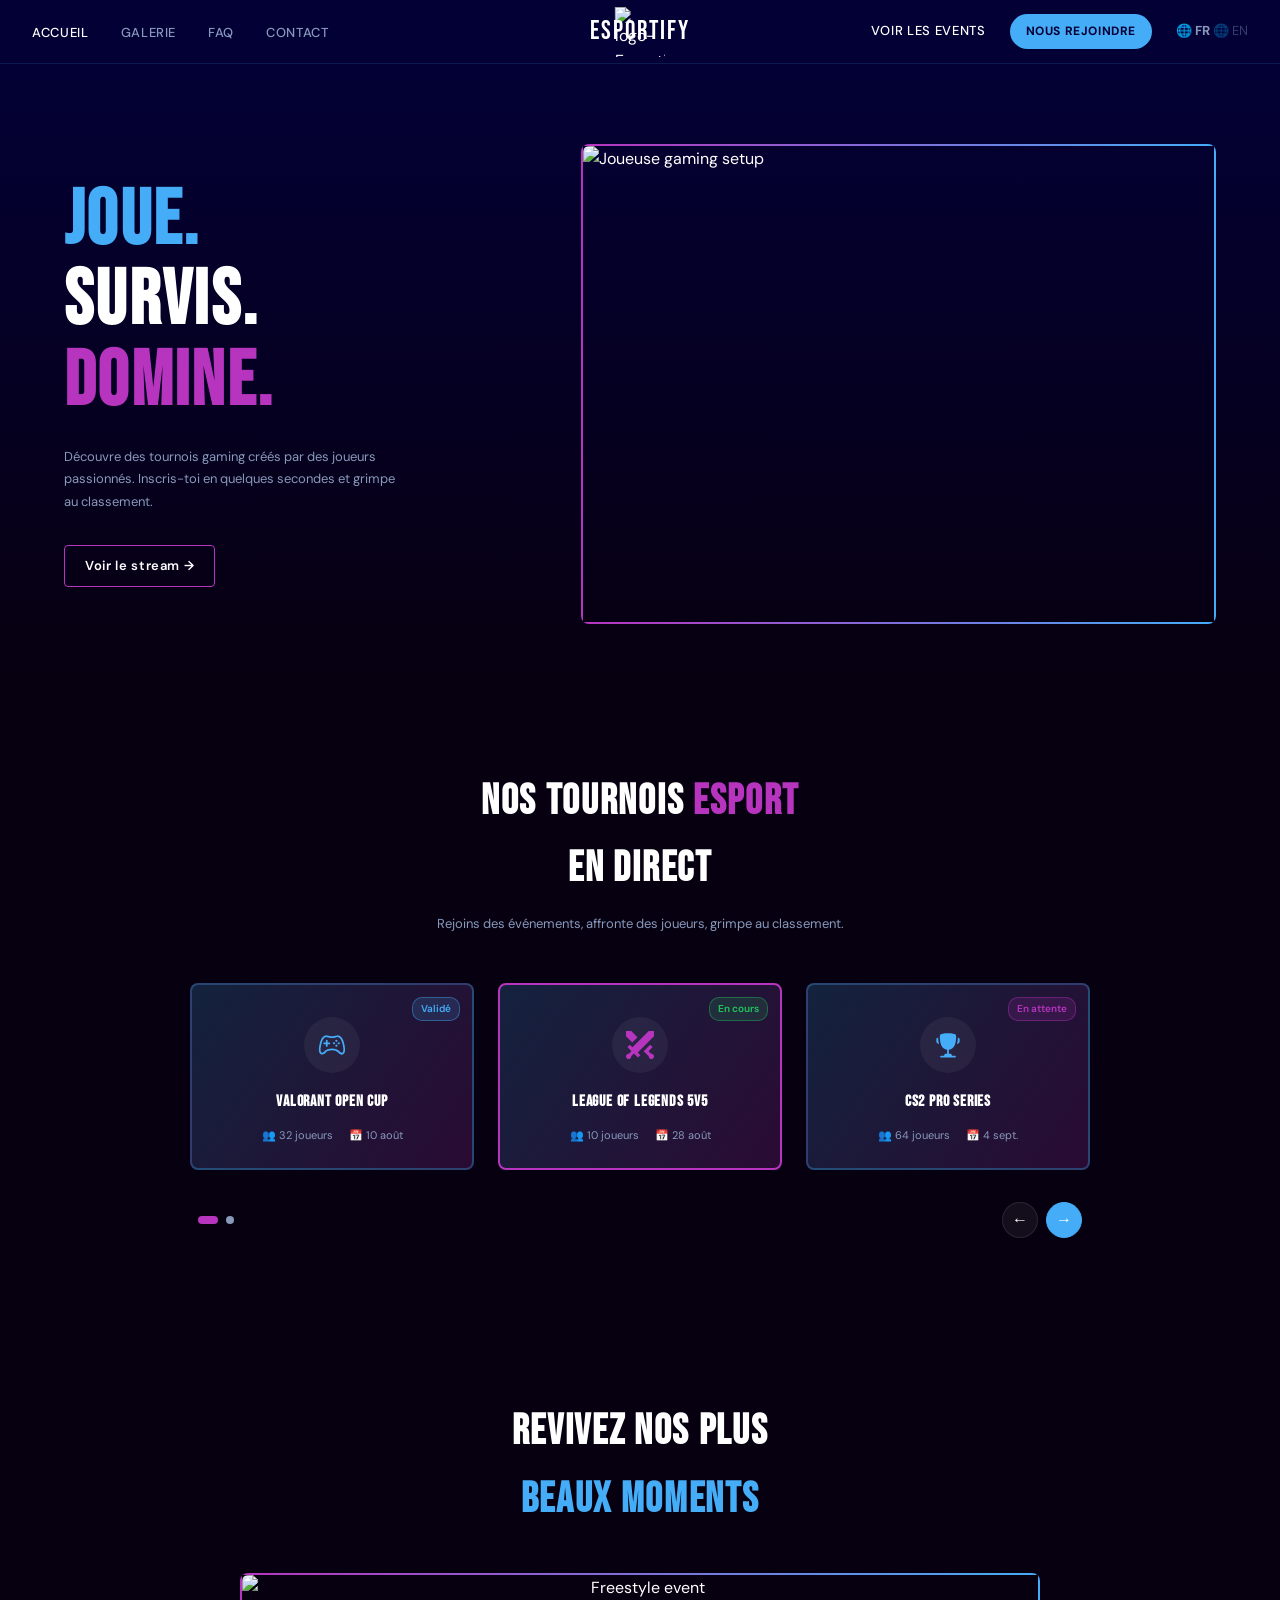
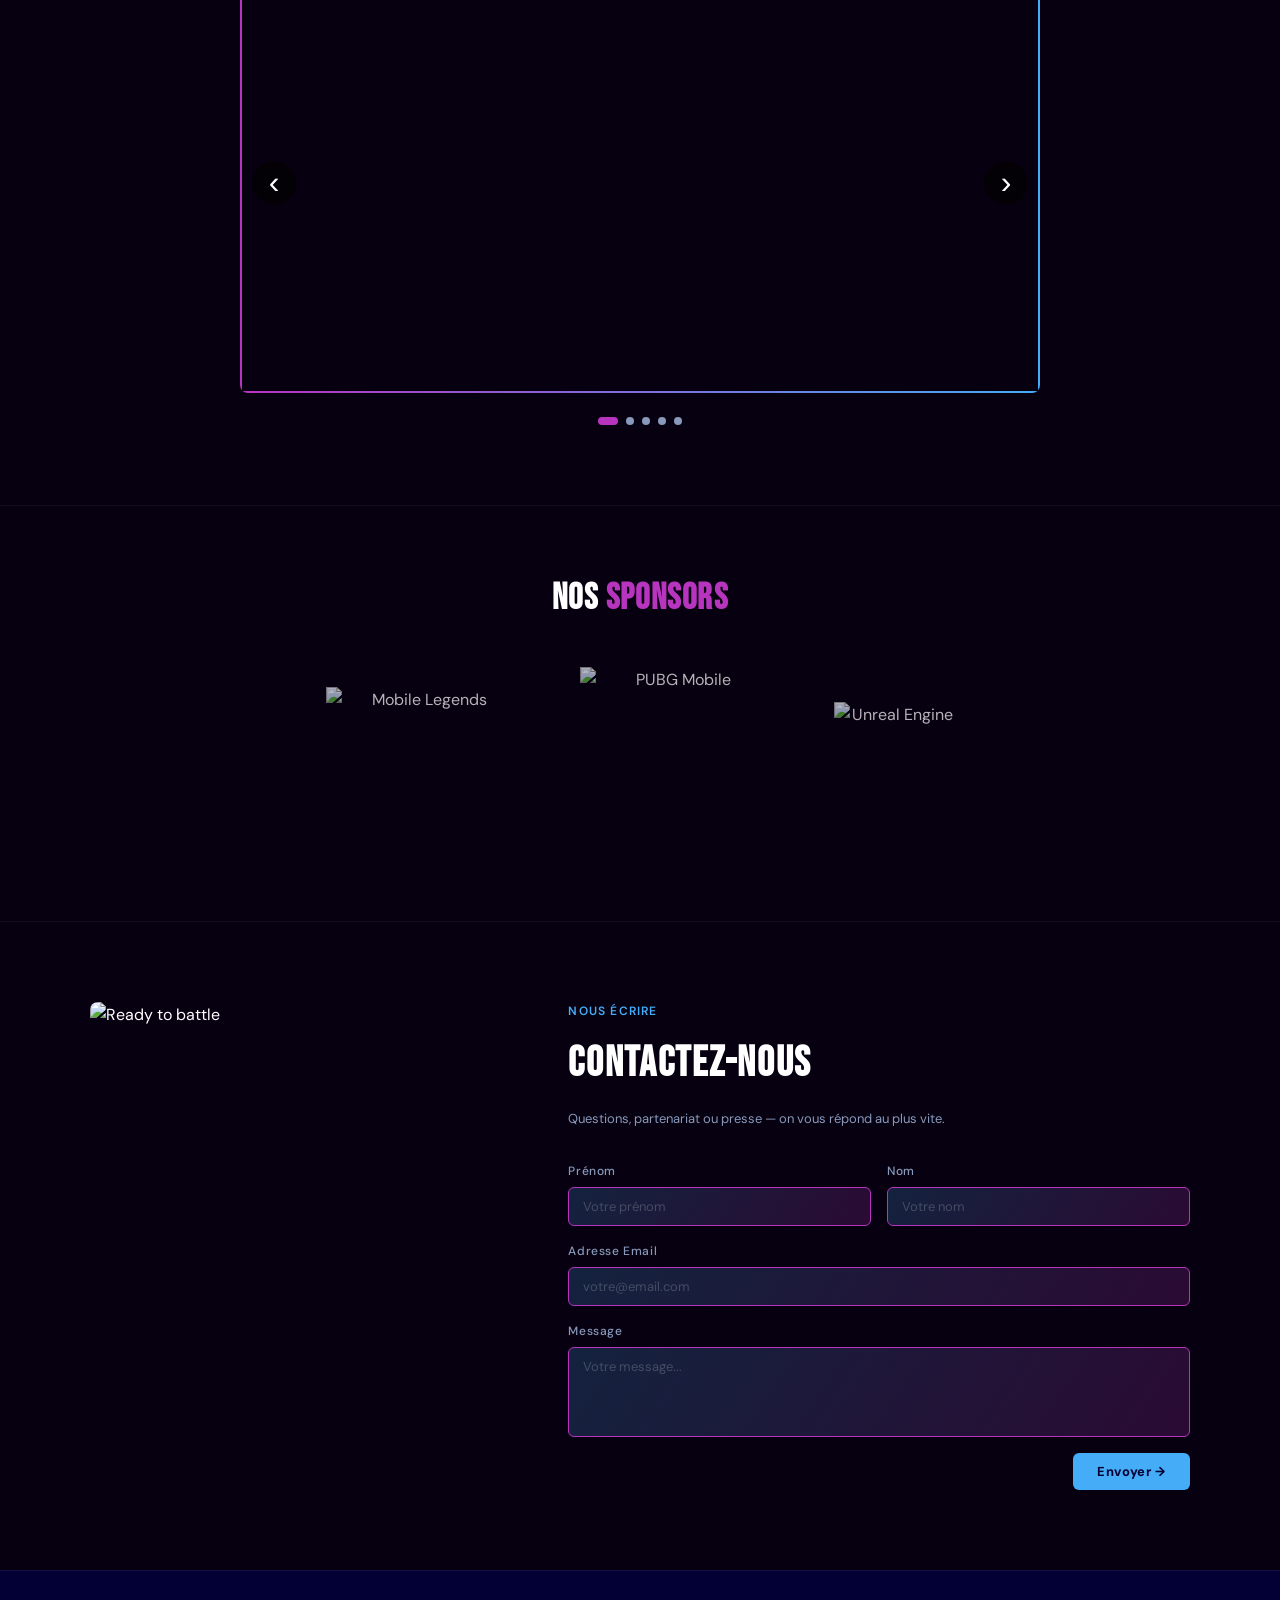
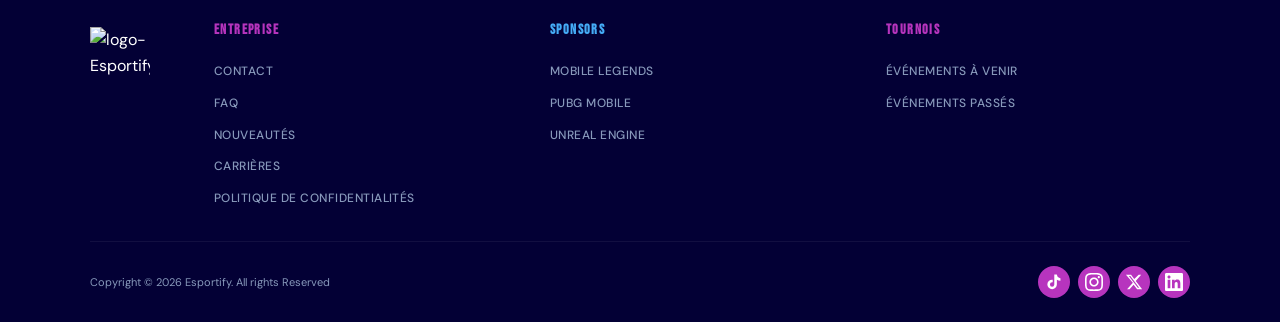
==== Frontend/index.html @ 75bfbaaa "schémas SQL et branchement API" ====
<!DOCTYPE html>
<html lang="fr">
<head>
  <meta charset="UTF-8">
  <meta name="description" content="Esportify est la plateforme ultime pour les passionnés de gaming. Participez à des tournois, suivez les meilleurs joueurs et vivez l'esport comme jamais auparavant.">
  <meta name="viewport" content="width=device-width, initial-scale=1.0">
  <title>Esportify – Joue. Survis. Domine.</title>
  <link href="https://fonts.googleapis.com/css2?family=Bebas+Neue&family=DM+Sans:wght@300;400;500;600;700&display=swap" rel="stylesheet">
  <link rel="stylesheet" href="style.css">
</head>
<body>

<!-- NAVBAR -->
<nav class="navbar">
  <div class="nav-left">
    <button class="hamburger" id="hamburger" aria-label="Menu">
      <span></span><span></span><span></span>
    </button>
    <ul class="nav-links">
      <li><a href="index.html" class="active">Accueil</a></li>
      <li><a href="#gallery">Galerie</a></li>
      <li><a href="https://www.youtube.com/watch?v=dQw4w9WgXcQ" target="_blank" rel="noopener noreferrer">FAQ</a></li>
      <li><a href="#contact">Contact</a></li>
    </ul>
  </div>
  <a href="index.html" class="nav-logo">
    <img class="logo-img" src="Assets/logobleu.webp" alt="logo-Esportify" height="50" width="50" />
    <span class="logo-text">ESPORTIFY</span>
  </a>
  <div class="nav-right">
    <a href="events.html" class="nav-events">VOIR LES EVENTS</a>
    <a href="connexion.html" class="btn-join">NOUS REJOINDRE</a>
    <div class="lang-selector">
      <span class="lang-btn active" data-lang="fr">🌐 FR</span>
      <span class="lang-btn" data-lang="en">🌐 EN</span>
    </div>
    </div>
  </div>
</nav>

<!-- MOBILE NAV MENU -->
<div class="mobile-menu" id="mobileMenu">
  <ul>
    <li><a href="index.html">Accueil</a></li>
    <li><a href="#gallery">Galerie</a></li>
    <li><a href="https://www.youtube.com/watch?v=dQw4w9WgXcQ" target="_blank" rel="noopener noreferrer">FAQ</a></li>
    <li><a href="#contact">Contact</a></li>
    <li><a href="events.html">Voir les events</a></li>
    <li><a href="connexion.html" class="btn-join-mobile">Nous rejoindre</a></li>
  </ul>
</div>



<!-- HERO -->
<section class="hero">
  <div class="hero-content">
    <div class="hero-text">
      <h1 class="hero-title">
        <span class="blue">JOUE.</span><br>
        SURVIS.<br>
        <span class="purple">DOMINE.</span>
      </h1>
      <p class="hero-subtitle">Découvre des tournois gaming créés par des joueurs passionnés. Inscris-toi en quelques secondes et grimpe au classement.</p>
      <a href="event-detail.html" class="btn-primary">Voir le stream →</a>
    </div>
    <div class="hero-image">
      <img src="Assets/eifigamer.webp" alt="Joueuse gaming setup" />
    </div>
  </div>
</section>

<!-- TOURNOIS EN DIRECT -->
<section class="tournaments" id="events">
  <div class="section-header">
    <h2>NOS TOURNOIS <span class="purple">ESPORT</span><br>EN DIRECT</h2>
    <p class="section-sub">Rejoins des événements, affronte des joueurs, grimpe au classement.</p>
  </div>
  <div class="tournament-carousel">
    <div class="tournament-cards" id="tournamentCards">
      <div class="tournament-card">
        <a href="event-detail.html?id=1" class="tournament-card-link">
        <div class="card-badge validated">Validé</div>
        <div class="game-icon"></div>
        <h3 class="card-title">VALORANT OPEN CUP</h3>
        <div class="card-meta">
          <span>👥 32 joueurs</span>
          <span>📅 10 Août</span>
        </div></a>
      </div>

      <div class="tournament-card featured">
        <a href="event-detail.html?id=2" class="tournament-card-link">
        <div class="card-badge live">En cours</div>
        <div class="game-icon"> <div class="game-icon">
</div>
</div>
        <h3 class="card-title">LEAGUE OF LEGENDS 5V5</h3>
        <div class="card-meta">
          <span>👥 45 joueurs</span>
          <span>📅 28 Août</span>
        </div></a>
      </div>
      
      <div class="tournament-card">
        <a href="event-detail.html?id=3" class="tournament-card-link">
        <div class="card-badge pending">En attente</div>
        <div class="game-icon"></div>
        <h3 class="card-title">CS2 PRO SERIES</h3>
        <div class="card-meta">
          <span>👥 64 joueurs</span>
          <span>📅 4 Sept.</span>
        </div></a>
      </div>
    </div>
    <div class="carousel-controls">
      <div class="carousel-dots">
        <span class="dot active"></span>
        <span class="dot"></span>
        <span class="dot"></span>
      </div>
      <div class="carousel-arrows">
        <button class="arrow-btn active" id="prevBtn">←</button>
        <button class="arrow-btn" id="nextBtn">→</button>
      </div>
    </div>
  </div>
</section>

<!-- GALERIE -->
<section class="gallery" id="gallery">
  <h2>REVIVEZ NOS PLUS<br><span class="blue">BEAUX MOMENTS</span></h2>
  <div class="gallery-slider">
    <button class="gallery-arrow left" id="galleryPrev">‹</button>
    <div class="gallery-track" id="galleryTrack">
    </div>
    <button class="gallery-arrow right" id="galleryNext">›</button>
  </div>
  <div class="gallery-dots" id="galleryDots"></div>
</section>

<!-- SPONSORS -->
<section class="sponsors">
  <h2>NOS <span class="purple">SPONSORS</span></h2>
  <div class="sponsor-logos">
    <div class="sponsor-item">
      <a href="https://www.mobilelegends.com/" target="_blank" rel="noopener noreferrer">
        <img src="Assets/mlbb-logo.webp" alt="Mobile Legends" width="190" height="150" />
      </a>
    </div>
    <div class="sponsor-item">
      <a href="https://pubg.com/fr/main" target="_blank" rel="noopener noreferrer">
        <img src="Assets/pubg-logo.webp" alt="PUBG Mobile" width="190" height="190" />
      </a>
    </div>
    <div class="sponsor-item">
      <a href="https://www.unrealengine.com/" target="_blank" rel="noopener noreferrer">
        <img src="Assets/unreal-logo.webp" alt="Unreal Engine" width="120" height="120" />
      </a>
    </div>
  </div>
</section>

<!-- CONTACT -->
<section class="contact" id="contact">
  <div class="contact-inner">
    <div class="contact-image">
      <img src="Assets/coolkeyboard.webp" alt="Ready to battle" />
    </div>
    <div class="contact-form-wrapper">
      <p class="contact-label">NOUS ÉCRIRE</p>
      <h2>CONTACTEZ-NOUS</h2>
      <p class="contact-desc">Questions, partenariat ou presse — on vous répond au plus vite.</p>
      <form class="contact-form" action="" method="POST" label ="contactForm">
        <div class="form-row">
          <div class="form-group">
            <label>Prénom</label>
            <input type="text" placeholder="Votre prénom" />
          </div>
          <div class="form-group">
            <label>Nom</label>
            <input type="text" placeholder="Votre nom" />
          </div>
        </div>
        <div class="form-group">
          <label>Adresse Email</label>
          <input type="email" placeholder="votre@email.com" />
        </div>
        <div class="form-group">
          <label>Message</label>
          <textarea rows="4" placeholder="Votre message..."></textarea>
        </div>
        <button type="submit" class="btn-submit">Envoyer →</button>
      </form>
    </div>
  </div>
</section>

<!-- FOOTER -->
<footer class="footer">
  <div class="footer-inner">
    <div class="footer-logo">
     <img src="Assets/logobleu.webp" alt="logo-Esportify" height="60" width="60" />
    </div>
    <div class="footer-cols">
      <div class="footer-col">
        <h4 class="col-title purple">ENTREPRISE</h4>
        <ul>
          <li><a href="#contact">Contact</a></li>
          <li><a href="#">FAQ</a></li>
          <li><a href="#">Nouveautés</a></li>
          <li><a href="#">Carrières</a></li>
          <li><a href="#">Politique de confidentialités</a></li>
        </ul>
      </div>
      <div class="footer-col">
        <h4 class="col-title blue">SPONSORS</h4>
        <ul>
          <li><a href="https://www.mobilelegends.com/" target="_blank" rel="noopener noreferrer">Mobile Legends</a></li>
          <li><a href="https://pubg.com/fr/main" target="_blank" rel="noopener noreferrer">Pubg Mobile</a></li>
          <li><a href="https://www.unrealengine.com/" target="_blank" rel="noopener noreferrer">Unreal Engine</a></li>
        </ul>
      </div>
      <div class="footer-col">
        <h4 class="col-title purple">TOURNOIS</h4>
        <ul>
          <li><a href="events.html">Événements à venir</a></li>
          <li><a href="#">Événements passés</a></li>
        </ul>
      </div>
    </div>
  </div>
  <div class="footer-bottom">
    <p>Copyright © 2026 Esportify. All rights Reserved</p>
    <div class="social-links">
      <a href="#" aria-label="TikTok"><svg width="18" height="18" fill="currentColor" viewBox="0 0 24 24"><path d="M19.59 6.69a4.83 4.83 0 01-3.77-4.25V2h-3.45v13.67a2.89 2.89 0 01-2.88 2.5 2.89 2.89 0 01-2.89-2.89 2.89 2.89 0 012.89-2.89c.28 0 .54.04.79.1V9.01a6.27 6.27 0 00-.79-.05 6.34 6.34 0 00-6.34 6.34 6.34 6.34 0 006.34 6.34 6.34 6.34 0 006.33-6.34V8.87a8.18 8.18 0 004.78 1.52V7.01a4.85 4.85 0 01-1.01-.32z"/></svg></a>
      <a href="#" aria-label="Instagram"><svg width="18" height="18" fill="currentColor" viewBox="0 0 24 24"><path d="M12 2.163c3.204 0 3.584.012 4.85.07 3.252.148 4.771 1.691 4.919 4.919.058 1.265.069 1.645.069 4.849 0 3.205-.012 3.584-.069 4.849-.149 3.225-1.664 4.771-4.919 4.919-1.266.058-1.644.07-4.85.07-3.204 0-3.584-.012-4.849-.07-3.26-.149-4.771-1.699-4.919-4.92-.058-1.265-.07-1.644-.07-4.849 0-3.204.013-3.583.07-4.849.149-3.227 1.664-4.771 4.919-4.919 1.266-.057 1.645-.069 4.849-.069zm0-2.163c-3.259 0-3.667.014-4.947.072-4.358.2-6.78 2.618-6.98 6.98-.059 1.281-.073 1.689-.073 4.948 0 3.259.014 3.668.072 4.948.2 4.358 2.618 6.78 6.98 6.98 1.281.058 1.689.072 4.948.072 3.259 0 3.668-.014 4.948-.072 4.354-.2 6.782-2.618 6.979-6.98.059-1.28.073-1.689.073-4.948 0-3.259-.014-3.667-.072-4.947-.196-4.354-2.617-6.78-6.979-6.98-1.281-.059-1.69-.073-4.949-.073zm0 5.838c-3.403 0-6.162 2.759-6.162 6.162S8.597 18.163 12 18.163s6.162-2.759 6.162-6.162S15.403 5.838 12 5.838zm0 10.162c-2.209 0-4-1.79-4-4 0-2.209 1.791-4 4-4s4 1.791 4 4c0 2.21-1.791 4-4 4zm6.406-11.845c-.796 0-1.441.645-1.441 1.44s.645 1.44 1.441 1.44c.795 0 1.439-.645 1.439-1.44s-.644-1.44-1.439-1.44z"/></svg></a>
      <a href="#" aria-label="X/Twitter"><svg width="18" height="18" fill="currentColor" viewBox="0 0 24 24"><path d="M18.244 2.25h3.308l-7.227 8.26 8.502 11.24H16.17l-4.714-6.231-5.401 6.231H2.747l7.73-8.835L1.254 2.25H8.08l4.259 5.63L18.244 2.25zm-1.161 17.52h1.833L7.084 4.126H5.117z"/></svg></a>
      <a href="#" aria-label="LinkedIn">
<svg width="18" height="18" fill="currentColor" viewBox="0 0 24 24"><path d="M20.447 20.452h-3.554v-5.569c0-1.328-.027-3.037-1.852-3.037-1.853 0-2.136 1.445-2.136 2.939v5.667H9.351V9h3.414v1.561h.046c.477-.9 1.637-1.85 3.37-1.85 3.601 0 4.267 2.37 4.267 5.455v6.286zM5.337 7.433c-1.144 0-2.063-.926-2.063-2.065 0-1.138.92-2.063 2.063-2.063 1.14 0 2.064.925 2.064 2.063 0 1.139-.925 2.065-2.064 2.065zm1.782 13.019H3.555V9h3.564v11.452zM22.225 0H1.771C.792 0 0 .774 0 1.729v20.542C0 23.227.792 24 1.771 24h20.451C23.2 24 24 23.227 24 22.271V1.729C24 .774 23.2 0 22.222 0h.003z"/></svg></a>
    </div>
  </div>
</footer>

<script src="data.js"></script>
<script src="script.js"></script>
</body>
</html>
---- Frontend/style.css ----
*, *::before, *::after { box-sizing: border-box; margin: 0; padding: 0; }

:root {
  --navy: #030035;
  --purple: #B734BE;
  --purple-light: #cc55d6;
  --blue: #45ACF7;
  --blue-light: #6ec0ff;
  --black: #070010;
  --card-bg: linear-gradient(125deg, rgb(69, 172, 247, 0.2) 0%, rgb(183, 52, 190, 0.2) 100%);
  --card-border: rgba(69, 172, 247, 0.3);
  --text-muted: #8899bb;
  --white: #ffffff;
  --font-heading: 'Bebas Neue', sans-serif;
  --font-body: 'DM Sans', sans-serif;
}

html { scroll-behavior: smooth; }

body {
  background-color: var(--black);
  color: var(--white);
  font-family: var(--font-body);
  font-size: 16px;
  line-height: 1.6;
  overflow-x: hidden;
}

a { text-decoration: none; color: inherit; }
ul { list-style: none; }
img { max-width: 100%; display: block; }

/* ============================
   NAVBAR
============================ */
.navbar {
  position: sticky;
  top: 0;
  z-index: 100;
  background: var(--navy);
  display: flex;
  align-items: center;
  justify-content: space-between;
  padding: 0 2rem;
  height: 64px;
  border-bottom: 1px solid rgba(69, 172, 247, 0.15);
}

.nav-left { display: flex; align-items: center; gap: 2rem; }
.hamburger { display: none; flex-direction: column; gap: 5px; background: none; border: none; cursor: pointer; padding: 4px; }
.hamburger span { display: block; width: 22px; height: 2px; background: var(--white); border-radius: 2px; transition: 0.3s; }

.nav-links { display: flex; gap: 2rem; }
.nav-links a {
  font-family: var(--font-body);
  font-size: 13px;
  font-weight: 500;
  letter-spacing: 0.05em;
  color: var(--text-muted);
  transition: color 0.2s;
  text-transform: uppercase;
}
.nav-links a:hover, .nav-links a.active { color: var(--white); }

.nav-logo {
  display: flex;
  align-items: center;
  gap: 10px;
  position: absolute;
  left: 50%;
  transform: translateX(-50%);
}
.logo-text {
  font-family: var(--font-heading);
  font-size: 26px;
  letter-spacing: 0.08em;
  color: var(--white);
}
.logo-img {  position: absolute; left: 50%; transform: translateX(-50%); z-index: -1}

.nav-right { display: flex; align-items: center; gap: 1.5rem; }
.nav-events {
  font-size: 13px;
  font-weight: 500;
  letter-spacing: 0.05em;
  color: var(--white);
  text-transform: uppercase;
  white-space: nowrap;
}

.btn-join {
  background: var(--blue);
  color: var(--navy);
  font-family: var(--font-body);
  font-size: 12px;
  font-weight: 700;
  letter-spacing: 0.05em;
  padding: 8px 16px;
  border-radius: 20px;
  white-space: nowrap;
  transition: background 0.2s, transform 0.15s;
}
.btn-join:hover { background: var(--blue-light); transform: translateY(-1px); }

.lang-selector {
  font-size: 13px;
  color: var(--text-muted);
  cursor: pointer;
  white-space: nowrap;
}

.lang-btn {
  opacity: 0.4;
  cursor: pointer;
  transition: 0.3s;
}

.lang-btn.active {
  opacity: 1;
  font-weight: bold;
}


.mobile-menu {
  display: none;
  position: fixed;
  top: 64px;
  left: 0;
  right: 0;
  background: var(--navy);
  z-index: 99;
  padding: 1rem 2rem 2rem;
  border-bottom: 1px solid rgba(69,172,247,0.15);
}

.mobile-menu.open { display: block; }
.mobile-menu ul { display: flex; flex-direction: column; gap: 1rem; }
.mobile-menu a { font-size: 15px; font-weight: 500; color: var(--text-muted); }
.mobile-menu a:hover { color: var(--white); }
.btn-join-mobile {
  display: inline-block;
  background: var(--blue);
  color: var(--navy) !important;
  font-weight: 700 !important;
  padding: 8px 20px;
  border-radius: 20px;
  margin-top: 0.5rem;
}

.hamburger.open span:nth-child(1) {
  transform: translateY(7px) rotate(45deg);
}
.hamburger.open span:nth-child(2) {
  opacity: 0;
}
.hamburger.open span:nth-child(3) {
  transform: translateY(-7px) rotate(-45deg);
}


/* ============================
   HERO
============================ */
.hero {
  background: linear-gradient(180deg, var(--navy) 0%, var(--black) 100%);
  padding: 5rem 4rem 4rem;
  min-height: 500px;
}

.hero-content {
  max-width: 1200px;
  margin: 0 auto;
  display: grid;
  grid-template-columns: 1fr 1.4fr;
  align-items: center;
  gap: 4rem;
}

.hero-title {
  font-family: var(--font-heading);
  font-size: clamp(56px, 6vw, 80px);
  line-height: 1.05;
  letter-spacing: 0.03em;
  margin-bottom: 1.5rem;
}
.hero-title .blue { color: var(--blue); }
.hero-title .purple { color: var(--purple); }
.hero-title .dot { color: var(--purple); }

.hero-subtitle {
  font-size: 13px;
  color: var(--text-muted);
  max-width: 340px;
  margin-bottom: 2rem;
  line-height: 1.7;
}

.btn-primary {
  display: inline-flex;
  align-items: center;
  gap: 8px;
  background: transparent;
  border: 1px solid var(--purple);
  color: var(--white);
  font-size: 13px;
  font-weight: 600;
  letter-spacing: 0.05em;
  padding: 10px 20px;
  border-radius: 4px;
  transition: background 0.2s, color 0.2s;
}
.btn-primary:hover { background: var(--purple); color: var(--white); }

.hero-image {
  position: relative;
  border-radius: 8px;
  overflow: hidden;
}
.hero-image img {
  width: 100%;
  height: 480px;
  object-fit: cover;
  border-radius: 8px;
  border: 2px solid;
  border-image: linear-gradient(90deg, var(--purple) 0%, var(--blue) 100%) 1;
}

/* ============================
   TOURNAMENTS
============================ */
.tournaments {
  background: var(--black);
  padding: 5rem 4rem;
  text-align: center;
}

.section-header { margin-bottom: 3rem; }
.section-header h2 {
  font-family: var(--font-heading);
  font-size: clamp(28px, 4vw, 42px);
  letter-spacing: 0.04em;
  margin-bottom: 0.75rem;
}
.section-header .purple { color: var(--purple); }
.section-sub { font-size: 13px; color: var(--text-muted); }

.tournament-carousel { max-width: 900px; margin: 0 auto; }

.tournament-cards {
  display: grid;
  grid-template-columns: repeat(3, 1fr);
  gap: 1.5rem;
  margin-bottom: 2rem;
}

.tournament-card {
  background: var(--card-bg);
  border: 2px solid var(--card-border);
  border-radius: 8px;
  padding: 1.5rem;
  text-align: center;
  position: relative;
  transition: border-color 0.2s, transform 0.2s;
  cursor: pointer;
}
.tournament-card:hover { border-color: var(--blue); transform: translateY(-3px); }
.tournament-card.featured { border-color: var(--purple); }
.tournament-card.featured:hover { border-color: var(--purple-light); }

.tournament-card-link {
  text-decoration: none;
  color: inherit;
  display: block;
}
.tournament-card-link:hover .tournament-card {
  border-color: var(--blue);
  transform: translateY(-3px);
}

.tournament-card.empty-card {
  display: flex;
  flex-direction: column;
  align-items: center;
  justify-content: center;
  gap: 0.75rem;
  border: 1px dashed rgba(255,255,255,0.1);
  background: transparent;
  min-height: 160px;
}

.card-badge {
  position: absolute;
  top: 12px;
  right: 12px;
  font-size: 10px;
  font-weight: 600;
  padding: 3px 8px;
  border-radius: 10px;
}
.card-badge.validated { background: rgba(69,172,247,0.15); color: var(--blue); border: 1px solid rgba(69,172,247,0.4); }
.card-badge.pending { background: rgba(183,52,190,0.15); color: var(--purple); border: 1px solid rgba(183,52,190,0.4); }
.card-badge.live { background: rgba(34,197,94,0.15); color: #22c55e; border: 1px solid rgba(34,197,94,0.4); }

.game-icon {
  width: 56px;
  height: 56px;
  background: rgba(255,255,255,0.05);
  border-radius: 50%;
  display: flex;
  align-items: center;
  justify-content: center;
  margin: 0.5rem auto 1rem;
}

.card-title {
  font-family: var(--font-heading);
  font-size: 16px;
  letter-spacing: 0.05em;
  margin-bottom: 0.75rem;
}

.card-meta {
  display: flex;
  justify-content: center;
  gap: 1rem;
  font-size: 11px;
  color: var(--text-muted);
}

.carousel-controls {
  display: flex;
  align-items: center;
  justify-content: space-between;
  padding: 0 0.5rem;
}
.carousel-dots { display: flex; gap: 8px; }
.carousel-dots .dot, .dot {
  width: 8px; height: 8px;
  border-radius: 50%;
  background: var(--text-muted);
  cursor: pointer;
  transition: background 0.2s;
}
.carousel-dots .dot.active { background: var(--purple); width: 20px; border-radius: 4px; }

.carousel-arrows { display: flex; gap: 8px; }
.arrow-btn {
  width: 36px; height: 36px;
  border-radius: 50%;
  background: rgba(255,255,255,0.05);
  border: 1px solid rgba(255,255,255,0.1);
  color: var(--white);
  font-size: 16px;
  cursor: pointer;
  transition: background 0.2s;
}
.arrow-btn:hover, .arrow-btn.active { background: var(--blue); border-color: var(--blue); }

/* ============================
   GALLERY
============================ */
.gallery {
  background: var(--black);
  padding: 5rem 4rem;
  text-align: center;
}
.gallery h2 {
  font-family: var(--font-heading);
  font-size: clamp(28px, 4vw, 42px);
  letter-spacing: 0.04em;
  margin-bottom: 2.5rem;
}
.gallery h2 .blue { color: var(--blue); }

.gallery-slider {
  position: relative;
  max-width: 800px;
  margin: 0 auto;
  overflow: hidden;
  border-radius: 8px;
}
.gallery-track {
  display: flex;
  transition: transform 0.4s ease;
  width: 100%;
}

.gallery-slide { min-width: 100%; flex-shrink: 0; }
.gallery-slide img { width: 100%; height: 420px; object-fit: cover; border-radius: 8px;   border: 2px solid;
  border-image: linear-gradient(90deg, var(--purple) 0%, var(--blue) 100%) 1;}

.gallery-arrow {
  position: absolute;
  top: 50%;
  transform: translateY(-50%);
  background: rgba(0,0,0,0.6);
  border: none;
  color: var(--white);
  font-size: 32px;
  width: 44px;
  height: 44px;
  border-radius: 50%;
  cursor: pointer;
  z-index: 10;
  transition: background 0.2s;
  display: flex;
  align-items: center;
  justify-content: center;
}
.gallery-arrow:hover { background: var(--purple); }
.gallery-arrow.left { left: 12px; }
.gallery-arrow.right { right: 12px; }

.gallery-dots { display: flex; justify-content: center; gap: 8px; margin-top: 1.5rem; }
.gdot {
  width: 8px; height: 8px;
  border-radius: 50%;
  background: var(--text-muted);
  cursor: pointer;
  transition: background 0.2s;
}
.gdot.active { background: var(--purple); width: 20px; border-radius: 4px; }

/* ============================
   SPONSORS
============================ */
.sponsors {
  background: var(--black);
  padding: 4rem;
  text-align: center;
  border-top: 1px solid rgba(255,255,255,0.05);
  border-bottom: 1px solid rgba(255,255,255,0.05);
}
.sponsors h2 {
  font-family: var(--font-heading);
  font-size: 36px;
  letter-spacing: 0.04em;
  margin-bottom: 2.5rem;
}
.sponsors h2 .purple { color: var(--purple); }

.sponsor-logos {
  display: flex;
  justify-content: center;
  align-items: center;
  gap: 4rem;
  flex-wrap: wrap;
}
.sponsor-item {
  display: flex;
  flex-direction: column;
  align-items: center;
  opacity: 0.7;
  transition: opacity 0.2s;
}
.sponsor-item:hover { opacity: 1; }
.sponsor-name { font-family: var(--font-heading); font-size: 22px; letter-spacing: 0.06em; }
.sponsor-name.bold { font-size: 28px; border: 2px solid var(--white); padding: 4px 16px; }
.sponsor-sub { font-size: 11px; letter-spacing: 0.08em; color: var(--text-muted); }

/* ============================
   CONTACT
============================ */
.contact {
  background: var(--black);
  padding: 5rem 4rem;
}
.contact-inner {
  max-width: 1100px;
  margin: 0 auto;
  display: grid;
  grid-template-columns: 1fr 1.5fr;
  gap: 4rem;
  align-items: start;
}
.contact-image img {
  width: 100%;
  border-radius: 8px;
  height: 400px;
  object-fit: cover;
}
.contact-label {
  font-size: 12px;
  font-weight: 600;
  letter-spacing: 0.1em;
  color: var(--blue);
  margin-bottom: 0.5rem;
}
.contact-form-wrapper h2 {
  font-family: var(--font-heading);
  font-size: 42px;
  letter-spacing: 0.04em;
  margin-bottom: 0.75rem;
}
.contact-desc { font-size: 13px; color: var(--text-muted); margin-bottom: 2rem; }

.contact-form { display: flex; flex-direction: column; gap: 1rem; }
.form-row { display: grid; grid-template-columns: 1fr 1fr; gap: 1rem; }
.form-group { display: flex; flex-direction: column; gap: 6px; }
.form-group label { font-size: 12px; font-weight: 500; color: var(--text-muted); letter-spacing: 0.05em; }
.form-group input, .form-group textarea {
  background: var(--card-bg);
  border: 1px solid var(--purple);
  border-radius: 6px;
  padding: 10px 14px;
  color: var(--white);
  font-family: var(--font-body);
  font-size: 13px;
  outline: none;
  transition: border-color 0.2s;
  resize: none;
}
.form-group input:focus, .form-group textarea:focus { border-color: var(--blue); }
.form-group input::placeholder, .form-group textarea::placeholder { color: rgba(255,255,255,0.2); }

.btn-submit {
  align-self: flex-end;
  background: var(--blue);
  color: var(--navy);
  font-family: var(--font-body);
  font-size: 13px;
  font-weight: 700;
  padding: 10px 24px;
  border: none;
  border-radius: 6px;
  cursor: pointer;
  transition: background 0.2s, transform 0.15s;
  letter-spacing: 0.05em;
}
.btn-submit:hover { background: var(--blue-light); transform: translateY(-1px); }

/* ============================
   FOOTER
============================ */
.footer {
  background: var(--navy);
  border-top: 1px solid rgba(255,255,255,0.06);
  padding: 3rem 4rem 1.5rem;
}
.footer-inner {
  max-width: 1100px;
  margin: 0 auto;
  display: grid;
  grid-template-columns: auto 1fr;
  gap: 4rem;
  padding-bottom: 2rem;
  border-bottom: 1px solid rgba(255,255,255,0.06);
  margin-bottom: 1.5rem;
}
.footer-logo { padding-top: 0.5rem; }
.footer-cols { display: grid; grid-template-columns: repeat(3, 1fr); gap: 2rem; }
.footer-col h4 {
  font-family: var(--font-heading);
  font-size: 14px;
  letter-spacing: 0.1em;
  margin-bottom: 1rem;
}
.col-title.purple { color: var(--purple); }
.col-title.blue { color: var(--blue); }
.footer-col ul { display: flex; flex-direction: column; gap: 6px; }
.footer-col a { font-size: 12px; color: var(--text-muted); font-weight: 500; letter-spacing: 0.04em; text-transform: uppercase; }
.footer-col a:hover { color: var(--white); }

.footer-bottom {
  max-width: 1100px;
  margin: 0 auto;
  display: flex;
  align-items: center;
  justify-content: space-between;
}
.footer-bottom p { font-size: 11px; color: var(--text-muted); }

.social-links { display: flex; gap: 8px; }
.social-links a {
  width: 32px; height: 32px;
  border-radius: 50%;
  background: var(--purple);
  display: flex;
  align-items: center;
  justify-content: center;
  color: var(--white);
  transition: background 0.2s, transform 0.15s;
}
.social-links a:hover { background: var(--purple-light); transform: scale(1.1); }


/* ============================
   ESPACE JOUEUR & DASHBOARD
============================ */
.app-layout {
  display: grid;
  grid-template-columns: 260px 1fr;
  min-height: calc(100vh - 64px);
}

.sidebar {
  background: var(--navy);
  border-right: 1px solid rgba(69,172,247,0.1);
  padding: 2rem 0;
  position: sticky;
  top: 64px;
  height: calc(100vh - 64px);
  overflow-y: auto;
}

.sidebar-nav { display: flex; flex-direction: column; }
.sidebar-item {
  display: flex;
  align-items: center;
  gap: 14px;
  padding: 14px 1.75rem;
  font-size: 15px;
  font-weight: 500;
  color: var(--text-muted);
  cursor: pointer;
  border-left: 3px solid transparent;
  transition: all 0.2s;
  text-decoration: none;
}
.sidebar-item:hover { color: var(--white); background: rgba(69,172,247,0.05); }
.sidebar-item.active { color: var(--blue); border-left-color: var(--blue); background: rgba(69,172,247,0.07); }
.sidebar-item svg { flex-shrink: 0; }

.app-main {
  background: var(--black);
  padding: 2.5rem 3rem;
  max-width: 900px;
  width: 100%;
  min-width: 0;
}


.stat-cards { display: grid; grid-template-columns: repeat(3, 1fr); gap: 1rem; margin-bottom: 2rem; }
.stat-card {
  background: var(--card-bg);
  border: 2px solid var(--blue);
  border-color: var(--blue);
  border-radius: 8px;
  padding: 1.25rem 1.5rem;
}
.stat-label {
  display: flex;
  align-items: center;
  gap: 8px;
  font-size: 12px;
  color: var(--text-muted);
  margin-bottom: 0.75rem;
}
.stat-value {
  font-family: var(--font-heading);
  font-size: 48px;
  line-height: 1;
  letter-spacing: 0.02em;
}
.stat-value.blue { color: var(--blue); }
.stat-value.purple { color: var(--purple); }
.stat-value.white { color: var(--white); }



.events-grid { display: grid; grid-template-columns: 1fr 1fr; gap: 1rem; }
.event-card {
  background: var(--card-bg);
  border-radius: 8px;
  padding: 1.25rem;
  border: 1px solid transparent;
  transition: border-color 0.2s;
}
.event-card.green-border { border-color: #22c55e; }
.event-card.blue-border { border-color: var(--blue); }
.event-card.purple-border { border-color: var(--purple); }
.event-card.empty {
  display: flex;
  align-items: center;
  justify-content: center;
  flex-direction: column;
  gap: 0.75rem;
  color: var(--text-muted);
  font-size: 14px;
  border: 1px dashed #8899bb;
  min-height: 140px;

}

.event-card-header { display: flex; align-items: flex-start; justify-content: space-between; margin-bottom: 0.75rem; }
.event-title { font-family: var(--font-heading); font-size: 15px; letter-spacing: 0.05em; }
.event-badge {
  font-size: 10px;
  font-weight: 600;
  padding: 3px 10px;
  border-radius: 10px;
}
.badge-live { background: rgba(34,197,94,0.15); color: #22c55e; border: 1px solid rgba(34,197,94,0.4); }
.badge-join { background: rgba(69, 172, 247, 0.15); color: var(--blue); border: 1px solid rgba(69, 172, 247, 0.4); }
.badge-fav { background: rgba(183,52,190,0.15); color: var(--purple); border: 1px solid rgba(183,52,190,0.4); }

.event-meta { display: flex; gap: 1rem; font-size: 11px; color: var(--text-muted); margin-bottom: 1rem; }
.event-btn {
  width: 100%;
  background: transparent;
  border: 1px solid #8899bb;
  border-radius: 6px;
  color: var(--white);
  font-family: var(--font-body);
  font-size: 12px;
  font-weight: 500;
  padding: 8px;
  cursor: pointer;
  display: flex;
  align-items: center;
  justify-content: center;
  gap: 6px;
  transition: border-color 0.2s, background 0.2s;
}
.event-btn:hover { border-color: var(--blue); background: rgba(69,172,247,0.08); }


.profile-card {
  background: var(--card-bg);
  border: 1px solid var(--card-border);
  border-radius: 8px;
  padding: 1.25rem 1.5rem;
  display: flex;
  align-items: center;
  justify-content: space-between;
  margin-bottom: 1.5rem;
  border: 2px solid;
  border-color: var(--purple);
}
.profile-info { display: flex; align-items: center; gap: 1rem; }
.avatar {
  width: 52px; height: 52px;
  border-radius: 50%;
  background: rgba(69,172,247,0.15);
  display: flex; align-items: center; justify-content: center;
  font-size: 22px;
}
.profile-name { font-family: var(--font-heading); font-size: 18px; letter-spacing: 0.05em; }
.profile-rank { font-size: 12px; color: var(--blue); }
.profile-actions { display: flex; align-items: center; gap: 1rem; }
.logout-btn {
  width: 36px; height: 36px;
  border-radius: 6px;
  background: rgba(255,255,255,0.05);
  border: 1px solid rgba(255,255,255,0.1);
  cursor: pointer;
  display: flex;
  align-items: center;
  justify-content: center;
  color: var(--white);
  transition: background 0.2s;
  border-color: var(--purple);
}
.logout-btn:hover { background: rgba(255,255,255,0.1); }
.report-link { font-size: 11px; color: var(--text-muted); cursor: pointer; text-decoration: underline; }



.action-btns { display: flex; gap: 8px; align-items: center; }
.action-btn {
  display: flex; align-items: center; gap: 6px;
  font-family: var(--font-body);
  font-size: 12px;
  font-weight: 600;
  padding: 7px 16px;
  border-radius: 6px;
  cursor: pointer;
  border: 1px solid;
  transition: opacity 0.2s;
}
.action-btn:hover { opacity: 0.8; }
.btn-start { background: rgba(69,172,247,0.1); border-color: var(--blue); color: var(--blue); }
.btn-stop { background: rgba(239,68,68,0.1); border-color: #ef4444; color: #ef4444; }
.btn-icon {
  width: 34px; height: 34px;
  border-radius: 6px;
  background: rgba(255,255,255,0.04);
  border: 1px solid rgba(255,255,255,0.12);
  cursor: pointer;
  display: flex;
  align-items: center;
  justify-content: center;
  color: var(--white);
  transition: background 0.2s;
}
.btn-icon:hover { background: rgba(255,255,255,0.1); }
.btn-icon.danger { border-color: rgba(239,68,68,0.4); color: #ef4444; }
.btn-icon.danger:hover { background: rgba(239,68,68,0.1); }


.page-title-row {
  display: flex;
  align-items: center;
  justify-content: space-between;
  margin-bottom: 0.25rem;
}
.page-title {
  font-family: var(--font-heading);
  font-size: 42px;
  letter-spacing: 0.04em;
}
.page-subtitle { font-size: 13px; color: var(--text-muted); margin-bottom: 1.75rem; }
.section-label {
  font-size: 12px;
  font-weight: 600;
  letter-spacing: 0.1em;
  color: var(--text-muted);
  text-transform: uppercase;
  margin-bottom: 1rem;
}

.btn-create {
  display: flex;
  align-items: center;
  gap: 6px;
  background: var(--blue);
  color: var(--navy);
  font-family: var(--font-body);
  font-size: 12px;
  font-weight: 700;
  padding: 9px 18px;
  border-radius: 6px;
  border: none;
  cursor: pointer;
  letter-spacing: 0.04em;
  transition: background 0.2s;
}
.btn-create:hover { background: var(--blue-light); }

.badge-non_valide {
  background: rgba(239,68,68,0.15);
  color: #ef4444;
  border: 1px solid rgba(239,68,68,0.4);
}


/* ============================
   PAGE EVENTS — HEADER
============================ */
.page-header {
  background: linear-gradient(180deg, var(--navy) 0%, var(--black) 100%);
  padding: 3.5rem 4rem 2.5rem;
  border-bottom: 1px solid rgba(69,172,247,0.1);
}
.page-header-inner { max-width: 1100px; margin: 0 auto; }
.page-header .page-title {
  font-family: var(--font-heading);
  font-size: clamp(36px, 5vw, 56px);
  letter-spacing: 0.04em;
  margin-bottom: 0.5rem;
}
.page-header .page-subtitle { font-size: 14px; color: var(--text-muted); }

/* ============================
   PAGE EVENTS — FILTRES
============================ */
.events-page { padding: 2.5rem 4rem 5rem; }
.events-page-inner { max-width: 1100px; margin: 0 auto; }

.filters-bar {
  display: flex;
  align-items: flex-end;
  gap: 1.5rem;
  margin-bottom: 2.5rem;
  flex-wrap: wrap;
}
.filter-group {
  display: flex;
  flex-direction: column;
  gap: 6px;
}
.filter-group label {
  font-size: 11px;
  font-weight: 600;
  letter-spacing: 0.08em;
  color: var(--text-muted);
  text-transform: uppercase;
}

.filter-group select,
.filter-group input {
  background: var(--card-bg);
  border: 1px solid rgba(255,255,255,0.1);
  border-radius: 6px;
  padding: 9px 14px;
  font-family: var(--font-body);
  font-size: 13px;
  outline: none;
  cursor: pointer;
  transition: border-color 0.2s;
  min-width: 160px;
}

.filter-group select {
  color: var(--white);
}
.filter-group input {
  color: var(--white);
}
.filter-group select option {
  background: #0d0030;
  color: var(--white);
}

.filter-group select:focus,
.filter-group input:focus { border-color: var(--blue); }
.filter-group input::placeholder { color: rgba(255,255,255,0.2); }
.search-group input { min-width: 220px; }

.results-count {
  font-size: 13px;
  color: var(--text-muted);
  margin-left: auto;
  align-self: flex-end;
  padding-bottom: 10px;
}

/* ============================
   PAGE EVENTS — CARTES
============================ */
.events-list {
  display: grid;
  grid-template-columns: repeat(auto-fill, minmax(320px, 1fr));
  gap: 1.5rem;
}

.event-list-card {
  background: var(--card-bg);
  border: 2px solid var(--card-border);
  border-radius: 10px;
  overflow: hidden;
  cursor: pointer;
  transition: border-color 0.2s, transform 0.2s;
  text-decoration: none;
  color: inherit;
  display: block;
}
.event-list-card:hover {
  border-color: var(--blue);
  transform: translateY(-4px);
}
.event-list-card.statut-en_cours { border-color: #22c55e;; }
.event-list-card.statut-en_cours:hover { border-color: #22c55e; }
.event-list-card.statut-en_attente { border-color: var(--purple); }

.elc-image {
  width: 100%;
  height: 160px;
  object-fit: cover;
  display: block;
}
.elc-image-placeholder {
  width: 100%;
  height: 160px;
  background: linear-gradient(135deg, var(--navy) 0%, #1a0050 100%);
  display: flex;
  align-items: center;
  justify-content: center;
  font-size: 40px;
}

.elc-body { padding: 1.25rem; }

.elc-header {
  display: flex;
  align-items: flex-start;
  justify-content: space-between;
  gap: 0.75rem;
  margin-bottom: 0.75rem;
}
.elc-title {
  font-family: var(--font-heading);
  font-size: 17px;
  letter-spacing: 0.05em;
  line-height: 1.2;
}
.elc-badge {
  flex-shrink: 0;
  font-size: 10px;
  font-weight: 600;
  padding: 3px 10px;
  border-radius: 10px;
  white-space: nowrap;
}
.badge-valide   { background: rgba(69,172,247,0.15); color: var(--blue); border: 1px solid rgba(69,172,247,0.4); }
.badge-en_cours { background: rgba(34,197,94,0.15); color: #22c55e; border: 1px solid rgba(34,197,94,0.4); }
.badge-en_attente { background: rgba(183,52,190,0.15); color: var(--purple); border: 1px solid rgba(183,52,190,0.4); }

.elc-meta {
  display: flex;
  flex-wrap: wrap;
  gap: 0.75rem 1.5rem;
  font-size: 12px;
  color: var(--text-muted);
  margin-bottom: 1rem;
  padding-bottom: 1rem;
  border-bottom: 1px solid rgba(255,255,255,0.05);
}
.elc-meta span { display: flex; align-items: center; gap: 5px; }

.elc-footer {
  display: flex;
  align-items: center;
  justify-content: space-between;
}
.elc-organisateur { font-size: 12px; color: var(--text-muted); }
.elc-organisateur strong { color: var(--blue); font-weight: 500; }
.elc-cta {
  font-size: 12px;
  font-weight: 600;
  color: var(--blue);
  letter-spacing: 0.04em;
}

.btn-favori {
  background: transparent;
  border: 1px solid rgba(255,255,255,0.15);
  border-radius: 6px;
  width: 34px;
  height: 34px;
  display: flex;
  align-items: center;
  justify-content: center;
  cursor: pointer;
  color: var(--text-muted);
  transition: all 0.2s;
  flex-shrink: 0;
}
.btn-favori:hover { border-color: var(--purple); color: var(--purple); }
.btn-favori.active { border-color: var(--purple); color: var(--purple); background: rgba(183,52,190,0.15); }


.toast {
  position: fixed;
  bottom: 2rem;
  left: 50%;
  transform: translateX(-50%) translateY(100px);
  background: var(--navy);
  border: 1px solid var(--card-border);
  border-radius: 8px;
  padding: 0.75rem 1.5rem;
  font-size: 13px;
  color: var(--white);
  z-index: 300;
  transition: transform 0.3s ease;
  white-space: nowrap;
  display: flex;
  align-items: center;
  gap: 10px;
}
.toast.show { transform: translateX(-50%) translateY(0); }
.toast a { color: var(--blue); font-weight: 600; }


/* ============================
   PAGE DETAIL EVENT
============================ */
.detail-hero {
  height: 340px;
  background: var(--navy);
  background-size: cover;
  background-position: center;
  position: relative;
}
.detail-hero-overlay {
  position: absolute;
  inset: 0;
  background: linear-gradient(to top, rgba(0,0,0,0.85) 0%, rgba(0,0,0,0.3) 100%);
  display: flex;
  align-items: flex-end;
}
.detail-hero-inner {
  max-width: 1100px;
  width: 100%;
  margin: 0 auto;
  padding: 2rem 4rem;
}
.detail-back {
  display: inline-block;
  font-size: 13px;
  color: var(--text-muted);
  margin-bottom: 1rem;
  transition: color 0.2s;
}
.detail-back:hover { color: var(--white); }
.detail-badges { display: flex; gap: 8px; margin-bottom: 0.75rem; }
.detail-title {
  font-family: var(--font-heading);
  font-size: clamp(32px, 5vw, 52px);
  letter-spacing: 0.04em;
  margin-bottom: 0.5rem;
}
.detail-organisateur { font-size: 14px; color: var(--text-muted); }
.detail-organisateur strong { color: var(--blue); }

.detail-body {
  max-width: 1100px;
  margin: 0 auto;
  padding: 3rem 4rem;
  display: grid;
  grid-template-columns: 1fr 300px;
  gap: 3rem;
  align-items: start;
}

.detail-section { margin-bottom: 2.5rem; }
.detail-section-title {
  font-family: var(--font-heading);
  font-size: 22px;
  letter-spacing: 0.05em;
  margin-bottom: 1rem;
  padding-bottom: 0.5rem;
  border-bottom: 1px solid rgba(255,255,255,0.06);
}
.detail-desc { font-size: 14px; color: var(--text-muted); line-height: 1.8; }

.detail-info-grid {
  display: grid;
  grid-template-columns: 1fr 1fr;
  gap: 1rem;
}

.detail-info-item {
  background: var(--card-bg);
  border: 1px solid var(--purple);
  border-radius: 8px;
  padding: 1rem 1.25rem;
  display: flex;
  flex-direction: column;
  gap: 4px;
}
.info-label { font-size: 11px; color: var(--text-muted); letter-spacing: 0.06em; }
.info-value { font-size: 14px; font-weight: 500; }
.info-value.blue { color: var(--blue); }


.discussion-list {
  display: flex;
  flex-direction: column;
  gap: 1rem;
  max-height: 400px;
  overflow-y: auto;
  margin-bottom: 1.25rem;
  padding-right: 4px;
}
.discussion-msg {
  display: flex;
  gap: 12px;
  align-items: flex-start;
}
.discussion-msg.new-msg .msg-avatar { background: var(--purple); }
.msg-avatar {
  width: 36px; height: 36px;
  border-radius: 50%;
  background: var(--blue);
  display: flex; align-items: center; justify-content: center;
  font-size: 11px; font-weight: 700;
  color: var(--navy);
  flex-shrink: 0;
}
.msg-content { flex: 1; }
.msg-header { display: flex; align-items: baseline; gap: 8px; margin-bottom: 4px; }
.msg-auteur { font-size: 13px; color: var(--white); }
.msg-date { font-size: 11px; color: var(--text-muted); }
.msg-text { font-size: 13px; color: var(--text-muted); line-height: 1.6; }

.discussion-form { display: flex; gap: 8px; }
.discussion-form input {
  flex: 1;
  background: var(--card-bg);
  border: 1px solid rgba(255,255,255,0.1);
  border-radius: 6px;
  padding: 10px 14px;
  color: var(--white);
  font-family: var(--font-body);
  font-size: 13px;
  outline: none;
  transition: border-color 0.2s;
}
.discussion-form input:focus { border-color: var(--blue); }
.discussion-form input::placeholder { color: rgba(255,255,255,0.2); }
.discussion-form button {
  background: var(--blue);
  color: var(--navy);
  font-family: var(--font-body);
  font-size: 13px;
  font-weight: 700;
  padding: 10px 20px;
  border: none;
  border-radius: 6px;
  cursor: pointer;
  transition: background 0.2s;
}
.discussion-form button:hover { background: var(--blue-light); }


.detail-sidebar { display: flex; flex-direction: column; gap: 1rem; }
.detail-cta-card {
  background: var(--card-bg);
  border: 1px solid var(--blue);;
  border-radius: 10px;
  padding: 1.5rem;
  text-align: center;
}
.cta-price { font-family: var(--font-heading); font-size: 28px; margin-bottom: 4px; }
.cta-spots { font-size: 13px; color: var(--text-muted); margin-bottom: 1.25rem; }
.cta-note { font-size: 11px; color: var(--text-muted); margin-top: 0.75rem; }

.detail-dates-card {
  background: var(--card-bg);
  border: 1px solid var(--blue);
  border-radius: 10px;
  padding: 1.25rem 1.5rem;
}
.dates-label { font-size: 11px; color: var(--text-muted); letter-spacing: 0.06em; margin-bottom: 4px; }
.dates-value { font-size: 14px; font-weight: 500; }



/* ============================
   DASHBOARD ORGANISATEUR
============================ */
.orga-table-wrapper {
  width: 100%;
  overflow-x: auto;
  margin-bottom: 2rem;
}
.orga-table {
  width: 100%;
  border-collapse: separate;
  border-spacing: 0 10px;
}
.orga-table th {
  font-size: 11px;
  font-weight: 600;
  letter-spacing: 0.08em;
  color: var(--text-muted);
  text-align: left;
  padding: 0 1rem 0.5rem;
  text-transform: uppercase;
  border-bottom: 1px solid rgba(255,255,255,0.06);
}
.orga-table td {
  background: var(--card-bg);
  padding: 1rem;
  font-size: 13px;
  vertical-align: middle;
  border-top: 2px solid var(--card-border);
  border-bottom: 2px solid var(--card-border);
}
.orga-table td:first-child {
  border-radius: 8px 0 0 8px;
  border-left: 2px solid var(--card-border);
  font-family: var(--font-heading);
  font-size: 14px;
  letter-spacing: 0.04em;
}
.orga-table td:last-child {
  border-radius: 0 8px 8px 0;
  border-right: 2px solid var(--card-border);
}
.orga-table tr td {
  border-top: 1px solid var(--card-border);
  border-bottom: 1px solid var(--card-border);
}
.orga-table tr:hover td { border-color: var(--blue); }

/* j'ai tellement faim j'ai envie de manger un ceviche peruano, si tu lis ce commentaire va essayer c'est un banger*/
.stats-bars { display: flex; flex-direction: column; gap: 1rem; }
.stats-bar-item { display: flex; flex-direction: column; gap: 6px; }
.stats-bar-label {
  display: flex;
  justify-content: space-between;
  font-size: 12px;
  color: var(--text-muted);
}
.stats-bar-label span:last-child { color: var(--white); font-weight: 500; }
.stats-bar-track {
  height: 8px;
  background: rgba(255,255,255,0.06);
  border-radius: 4px;
  overflow: hidden;
}
.stats-bar-fill {
  height: 100%;
  border-radius: 4px;
  background: var(--blue);
  transition: width 0.6s ease;
}
.stats-bar-fill.purple { background: var(--purple); }
.stats-bar-fill.green { background: #22c55e; }


.params-card {
  background: var(--card-bg);
  border: 1px solid var(--card-border);
  border-radius: 10px;
  padding: 2rem;
}
.params-section { margin-bottom: 2rem; padding-bottom: 2rem; border-bottom: 1px solid rgba(255,255,255,0.06); }
.params-section:last-child { margin-bottom: 0; padding-bottom: 0; border-bottom: none; }
.params-title {
  font-family: var(--font-heading);
  font-size: 18px;
  letter-spacing: 0.05em;
  margin-bottom: 1.25rem;
  color: var(--blue);
}


.modal-overlay {
  position: fixed;
  inset: 0;
  background: rgba(0,0,0,0.75);
  z-index: 200;
  display: flex;
  align-items: center;
  justify-content: center;
  padding: 2rem;
}
.modal-box {
  background: var(--navy);
  border: 1px solid var(--card-border);
  border-radius: 12px;
  width: 100%;
  max-width: 600px;
  max-height: 90vh;
  overflow-y: auto;
}
.modal-header {
  display: flex;
  align-items: center;
  justify-content: space-between;
  padding: 1.5rem 1.75rem 1rem;
  border-bottom: 1px solid rgba(255,255,255,0.06);
}
.modal-title {
  font-family: var(--font-heading);
  font-size: 24px;
  letter-spacing: 0.05em;
}
.modal-close {
  background: none;
  border: none;
  color: var(--text-muted);
  font-size: 18px;
  cursor: pointer;
  padding: 4px 8px;
  border-radius: 4px;
  transition: color 0.2s, background 0.2s;
}
.modal-close:hover { color: var(--white); background: rgba(255,255,255,0.08); }
.modal-body { padding: 1.5rem 1.75rem; display: flex; flex-direction: column; gap: 1rem; }
.modal-actions {
  display: flex;
  justify-content: flex-end;
  gap: 0.75rem;
  margin-top: 0.5rem;
}
.btn-cancel {
  background: transparent;
  border: 1px solid rgba(255,255,255,0.15);
  color: var(--text-muted);
  font-family: var(--font-body);
  font-size: 13px;
  padding: 9px 18px;
  border-radius: 6px;
  cursor: pointer;
  transition: all 0.2s;
}
.btn-cancel:hover { border-color: rgba(255,255,255,0.3); color: var(--white); }


/* ============================
   DASHBOARD ADMIN
============================ */
.admin-sidebar {
  border-right-color: rgba(183,52,190,0.2);
}
.admin-sidebar .sidebar-item.active {
  color: var(--purple);
  border-left-color: var(--purple);
  background: rgba(183,52,190,0.07);
}
.admin-sidebar .sidebar-item:hover {
  background: rgba(183,52,190,0.05);
}

.admin-badge {
  display: flex;
  align-items: center;
  gap: 8px;
  padding: 0.75rem 1.75rem 1.25rem;
  font-size: 11px;
  font-weight: 700;
  letter-spacing: 0.1em;
  color: var(--purple);
  border-bottom: 1px solid rgba(183,52,190,0.15);
  margin-bottom: 0.5rem;
}

/* Bottom nav — cachée visible seulement mobile */
.bottom-nav {
  display: none;
  position: fixed;
  bottom: 0;
  left: 0;
  right: 0;
  background: var(--navy);
  border-top: 1px solid rgba(69,172,247,0.15);
  z-index: 999;
  padding: 0.5rem 0 0.75rem;
}

.bottom-nav-items {
  display: flex;
  justify-content: space-around;
  align-items: center;
}

.bottom-nav-item {
  display: flex;
  flex-direction: column;
  align-items: center;
  gap: 3px;
  padding: 4px 8px;
  color: var(--text-muted);
  font-size: 9px;
  font-weight: 600;
  letter-spacing: 0.04em;
  text-transform: uppercase;
  cursor: pointer;
  border: none;
  background: none;
  text-decoration: none;
  transition: color 0.2s;
  flex: 1;
}
.bottom-nav-item.active { color: var(--blue); }
.bottom-nav-item svg { flex-shrink: 0; }


.badge-suspendu {
  background: rgba(251,146,60,0.15);
  color: #fb923c;
  border: 1px solid rgba(251,146,60,0.4);
}
.badge-refuse {
  background: rgba(239,68,68,0.15);
  color: #ef4444;
  border: 1px solid rgba(239,68,68,0.4);
}

.role-badge {
  font-size: 10px;
  font-weight: 700;
  padding: 3px 10px;
  border-radius: 10px;
  letter-spacing: 0.05em;
}
.role-admin   { background: rgba(183,52,190,0.2); color: var(--purple); border: 1px solid rgba(183,52,190,0.4); }
.role-orga    { background: rgba(69,172,247,0.15); color: var(--blue); border: 1px solid rgba(69,172,247,0.4); }
.role-joueur  { background: rgba(255,255,255,0.06); color: var(--text-muted); border: 1px solid rgba(255,255,255,0.1); }



/* ============================
   PAGE CONNEXION
============================ */
.auth-page {
  min-height: calc(100vh - 64px);
  display: grid;
  grid-template-columns: 1fr 1fr;
  background: var(--black);
}

.auth-container {
  padding: 3rem 4rem;
  display: flex;
  flex-direction: column;
  justify-content: center;
  max-width: 520px;
  width: 100%;
  margin: 0 auto;
}

.auth-tabs {
  display: flex;
  gap: 0;
  margin-bottom: 2.5rem;
  border-bottom: 1px solid rgba(255,255,255,0.08);
}
.auth-tab {
  background: none;
  border: none;
  color: var(--text-muted);
  font-family: var(--font-body);
  font-size: 14px;
  font-weight: 600;
  padding: 0.75rem 1.5rem 0.75rem 0;
  cursor: pointer;
  border-bottom: 2px solid transparent;
  margin-bottom: -1px;
  transition: all 0.2s;
  letter-spacing: 0.03em;
}
.auth-tab:hover { color: var(--white); }
.auth-tab.active { color: var(--white); border-bottom-color: var(--blue); }

.auth-header { margin-bottom: 2rem; }
.auth-title {
  font-family: var(--font-heading);
  font-size: clamp(28px, 4vw, 42px);
  letter-spacing: 0.04em;
  margin-bottom: 0.5rem;
}
.auth-subtitle { font-size: 13px; color: var(--text-muted); }

.auth-form { display: flex; flex-direction: column; gap: 1.25rem; }

.input-password-wrapper {
  position: relative;
  display: flex;
  align-items: center;
}
.input-password-wrapper input {
  width: 100%;
  padding-right: 44px;
}
.toggle-password {
  position: absolute;
  right: 12px;
  background: none;
  border: none;
  color: var(--text-muted);
  cursor: pointer;
  padding: 4px;
  display: flex;
  align-items: center;
  transition: color 0.2s;
}
.toggle-password:hover { color: var(--white); }

.auth-options {
  display: flex;
  align-items: center;
  justify-content: space-between;
  margin-top: -0.25rem;
}
.checkbox-label {
  display: flex;
  align-items: center;
  gap: 8px;
  font-size: 13px;
  color: var(--text-muted);
  cursor: pointer;
}
.checkbox-label input { width: 14px; height: 14px; cursor: pointer; accent-color: var(--blue); }
.forgot-link { font-size: 13px; color: var(--blue); }
.forgot-link:hover { text-decoration: underline; }

.auth-submit {
  width: 100%;
  padding: 12px;
  font-size: 14px;
  margin-top: 0.25rem;
}

.auth-error {
  background: rgba(239,68,68,0.1);
  border: 1px solid rgba(239,68,68,0.3);
  border-radius: 6px;
  padding: 0.75rem 1rem;
  font-size: 13px;
  color: #ef4444;
  margin-top: -0.5rem;
}

.auth-note {
  font-size: 12px;
  color: var(--text-muted);
  text-align: center;
  line-height: 1.6;
  margin-top: -0.5rem;
}

/* les démos maybe on enlèvera chai pas ARRETE DE REGARDER MES COMMENTAIRES CEST EMBARASSAAAANT */
.auth-demo-info {
  border-top: 1px solid rgba(255,255,255,0.06);
  padding-top: 1.25rem;
  margin-top: 0.5rem;
}
.demo-label {
  font-size: 10px;
  font-weight: 700;
  letter-spacing: 0.1em;
  color: var(--text-muted);
  margin-bottom: 0.75rem;
}
.demo-accounts { display: flex; gap: 8px; flex-wrap: wrap; }
.demo-btn {
  display: flex;
  align-items: center;
  gap: 8px;
  background: rgba(255,255,255,0.04);
  border: 1px solid rgba(255,255,255,0.1);
  border-radius: 6px;
  padding: 7px 12px;
  color: var(--white);
  font-family: var(--font-body);
  font-size: 12px;
  cursor: pointer;
  transition: all 0.2s;
}
.demo-btn:hover { border-color: var(--blue); background: rgba(69,172,247,0.08); }


.auth-deco {
  position: relative;
  display: flex;
  align-items: flex-end;
  padding: 3rem;
  overflow: hidden;
  min-height: calc(100vh - 64px);
}

.auth-deco-bg {
  position: absolute;
  inset: 0;
  background: url('https://images.unsplash.com/photo-1542751371-adc38448a05e?w=800&q=80') center/cover;
  opacity: 0.4;
}

.auth-deco-overlay {
  position: absolute;
  inset: 0;
  background: linear-gradient(to top, rgba(3,0,53,0.97) 0%, rgba(3,0,53,0.4) 55%, transparent 100%);
}

.auth-deco-content {
  position: relative;
  z-index: 1;
}

.auth-deco-quote {
  font-family: var(--font-heading);
  font-size: clamp(42px, 5vw, 68px);
  line-height: 1.0;
  letter-spacing: 0.04em;
  color: var(--white);
  margin-bottom: 1rem;
}
.auth-deco-quote .blue { color: var(--blue); }
.auth-deco-quote .purple { color: var(--purple); }

.auth-deco-sub {
  font-size: 13px;
  color: rgba(255,255,255,0.5);
  letter-spacing: 0.05em;
  margin-bottom: 1.25rem;
}

.auth-deco-pills {
  display: flex;
  gap: 8px;
  flex-wrap: wrap;
}



/* ============================
   RESPONSIVE MOBILE
============================ */
@media (max-width: 768px) {

 
  .navbar { padding: 0 1.25rem; }
  .nav-links, .nav-events, .nav-right .btn-join, .lang-selector { display: none; }
  .hamburger { display: flex; }

  
  .hero { padding: 3rem 1.25rem; min-height: auto; }
  .hero-content { grid-template-columns: 1fr; gap: 2rem; }
  .hero-image { order: -1; }
  .hero-text { text-align: center; }
  .hero-subtitle { max-width: 100%; margin: 0 auto 2rem; }
  .btn-primary { margin: 0 auto; }


  .tournaments { padding: 3rem 1.25rem; }
  .tournament-cards { grid-template-columns: 1fr; max-width: 360px; margin: 0 auto 2rem; }

  
  .gallery { padding: 3rem 1.25rem; }
  .gallery-slider { overflow: hidden; width: 100%; }
  .gallery-track { display: flex; width: 100%; }
  .gallery-slide { min-width: 100%; width: 100%; flex-shrink: 0; }
  .gallery-slide img { height: 220px; width: 100%; object-fit: cover; }

  
  .sponsor-logos { flex-direction: column; align-items: center; gap: 1.5rem; }
  .sponsor-item img { max-width: 140px; height: auto; }

  .contact { padding: 3rem 1.25rem; }
  .contact-inner { grid-template-columns: 1fr; gap: 2.5rem; }
  .contact-image img { height: 280px; }
  .form-row { grid-template-columns: 1fr; }

  .footer { padding: 3rem 1.25rem 2rem; }
  .footer-inner { grid-template-columns: 1fr; gap: 2.5rem; }
  .footer-cols { grid-template-columns: 1fr 1fr; gap: 2rem; }
  .footer-bottom { flex-direction: column; gap: 1.25rem; text-align: center; }

  .app-layout { grid-template-columns: 1fr; }
  .sidebar { display: none; }
  .app-main { padding: 1.5rem 1.25rem 90px; max-width: 100%; width: 100%; }

  .stat-cards { grid-template-columns: 1fr 1fr; gap: 0.75rem; }
  .events-grid { grid-template-columns: 1fr; }
  .page-title-row { flex-direction: column; align-items: flex-start; gap: 1rem; }
  .page-title { font-size: 28px; }
  .orga-table-wrapper { overflow-x: auto; -webkit-overflow-scrolling: touch; }
  .orga-table { min-width: 520px; }

  .filters-bar { flex-direction: column; align-items: stretch; gap: 1rem; }
  .filter-group { width: 100%; }
  .filter-group select, .filter-group input { width: 100%; min-width: unset; }
  .results-count { margin-left: 0; padding-bottom: 0; }

  .modal-overlay { padding: 1rem; align-items: flex-end; }
  .modal-box { width: 100%; max-height: 85vh; border-radius: 12px 12px 0 0; padding-bottom: 60px; }
  .modal-body .form-row { grid-template-columns: 1fr; }
  .params-card .form-row { grid-template-columns: 1fr; }

  .bottom-nav { display: block; }

  .events-page { padding: 2rem 1.25rem 4rem; }
  .events-list { grid-template-columns: 1fr; }

  .detail-hero { height: 240px; }
  .detail-hero-inner { padding: 1.5rem 1.25rem; }
  .detail-body { grid-template-columns: 1fr; padding: 2rem 1.25rem; gap: 2.5rem; }
  .detail-info-grid { grid-template-columns: 1fr; }
  .detail-sidebar { gap: 1.5rem; }

  .auth-page { grid-template-columns: 1fr; }
  .auth-deco { display: none; }
  .auth-container { padding: 3rem 1.25rem; max-width: 100%; }
}
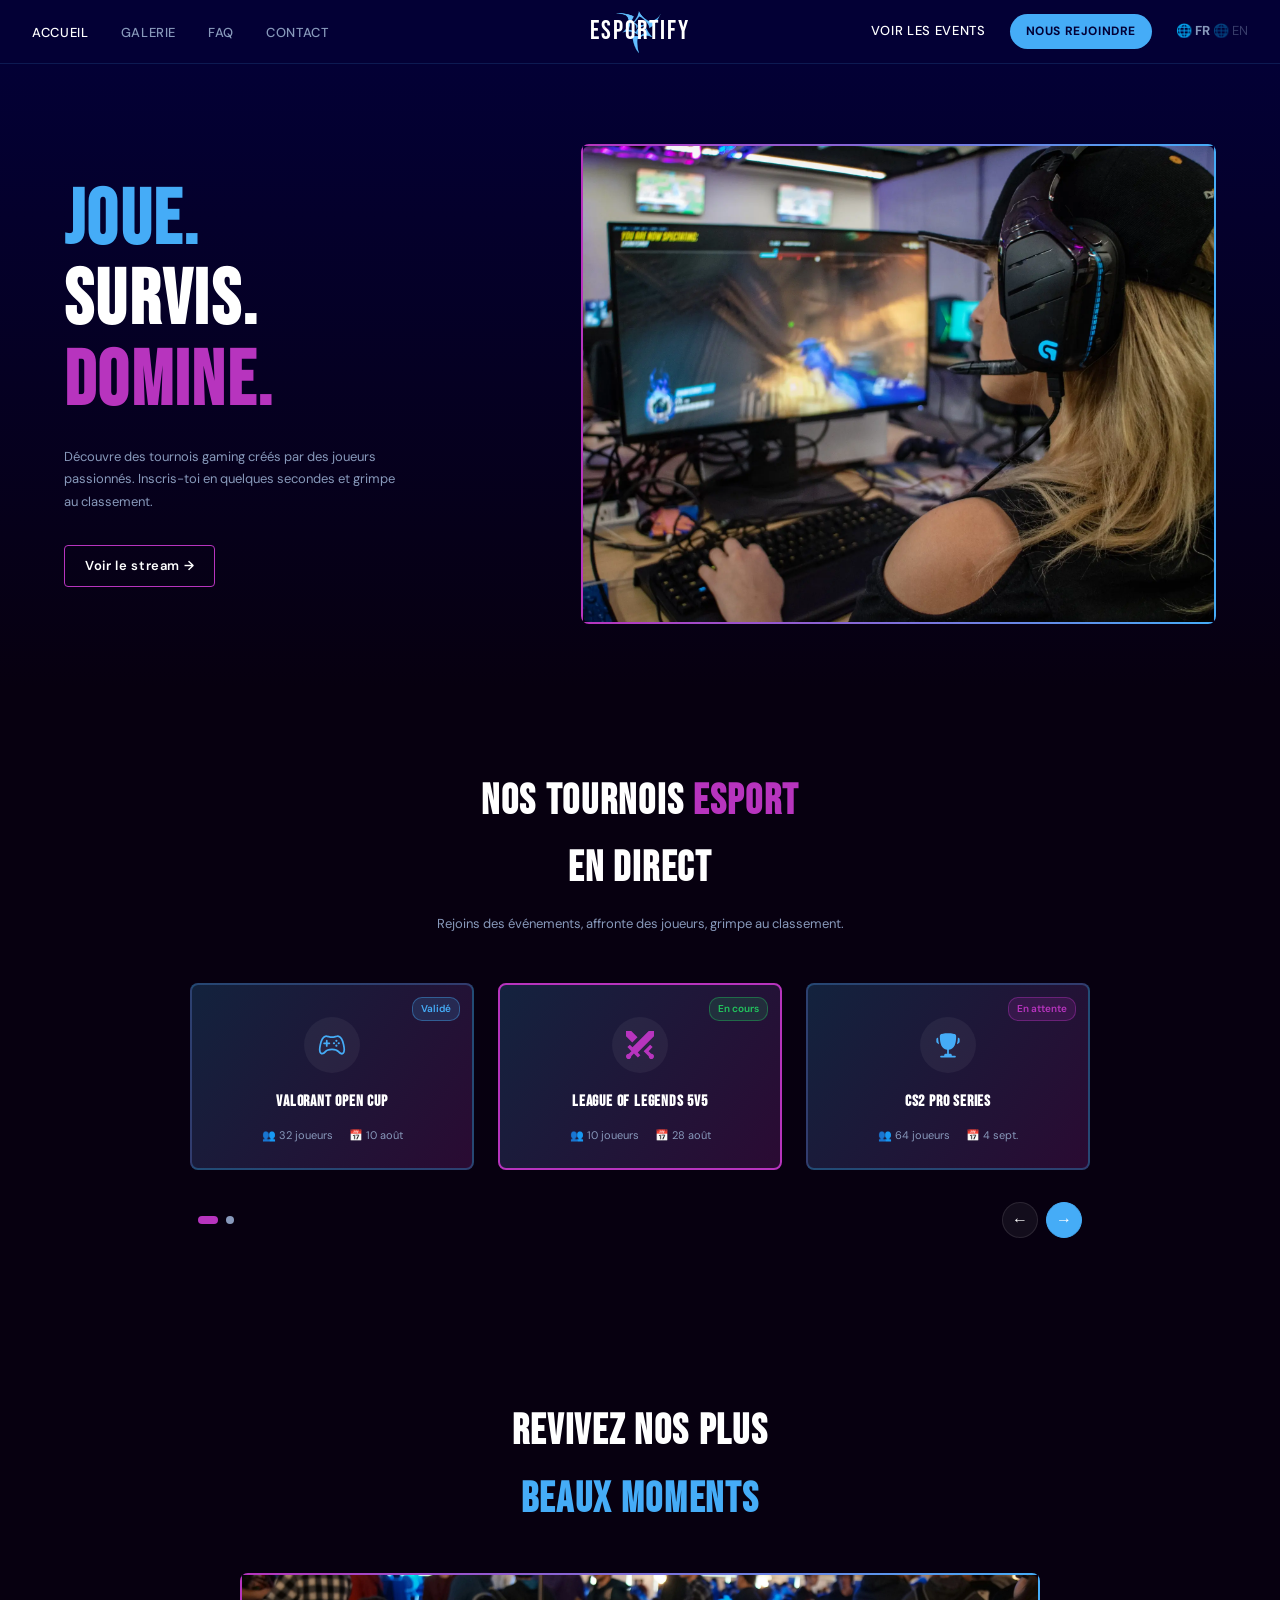
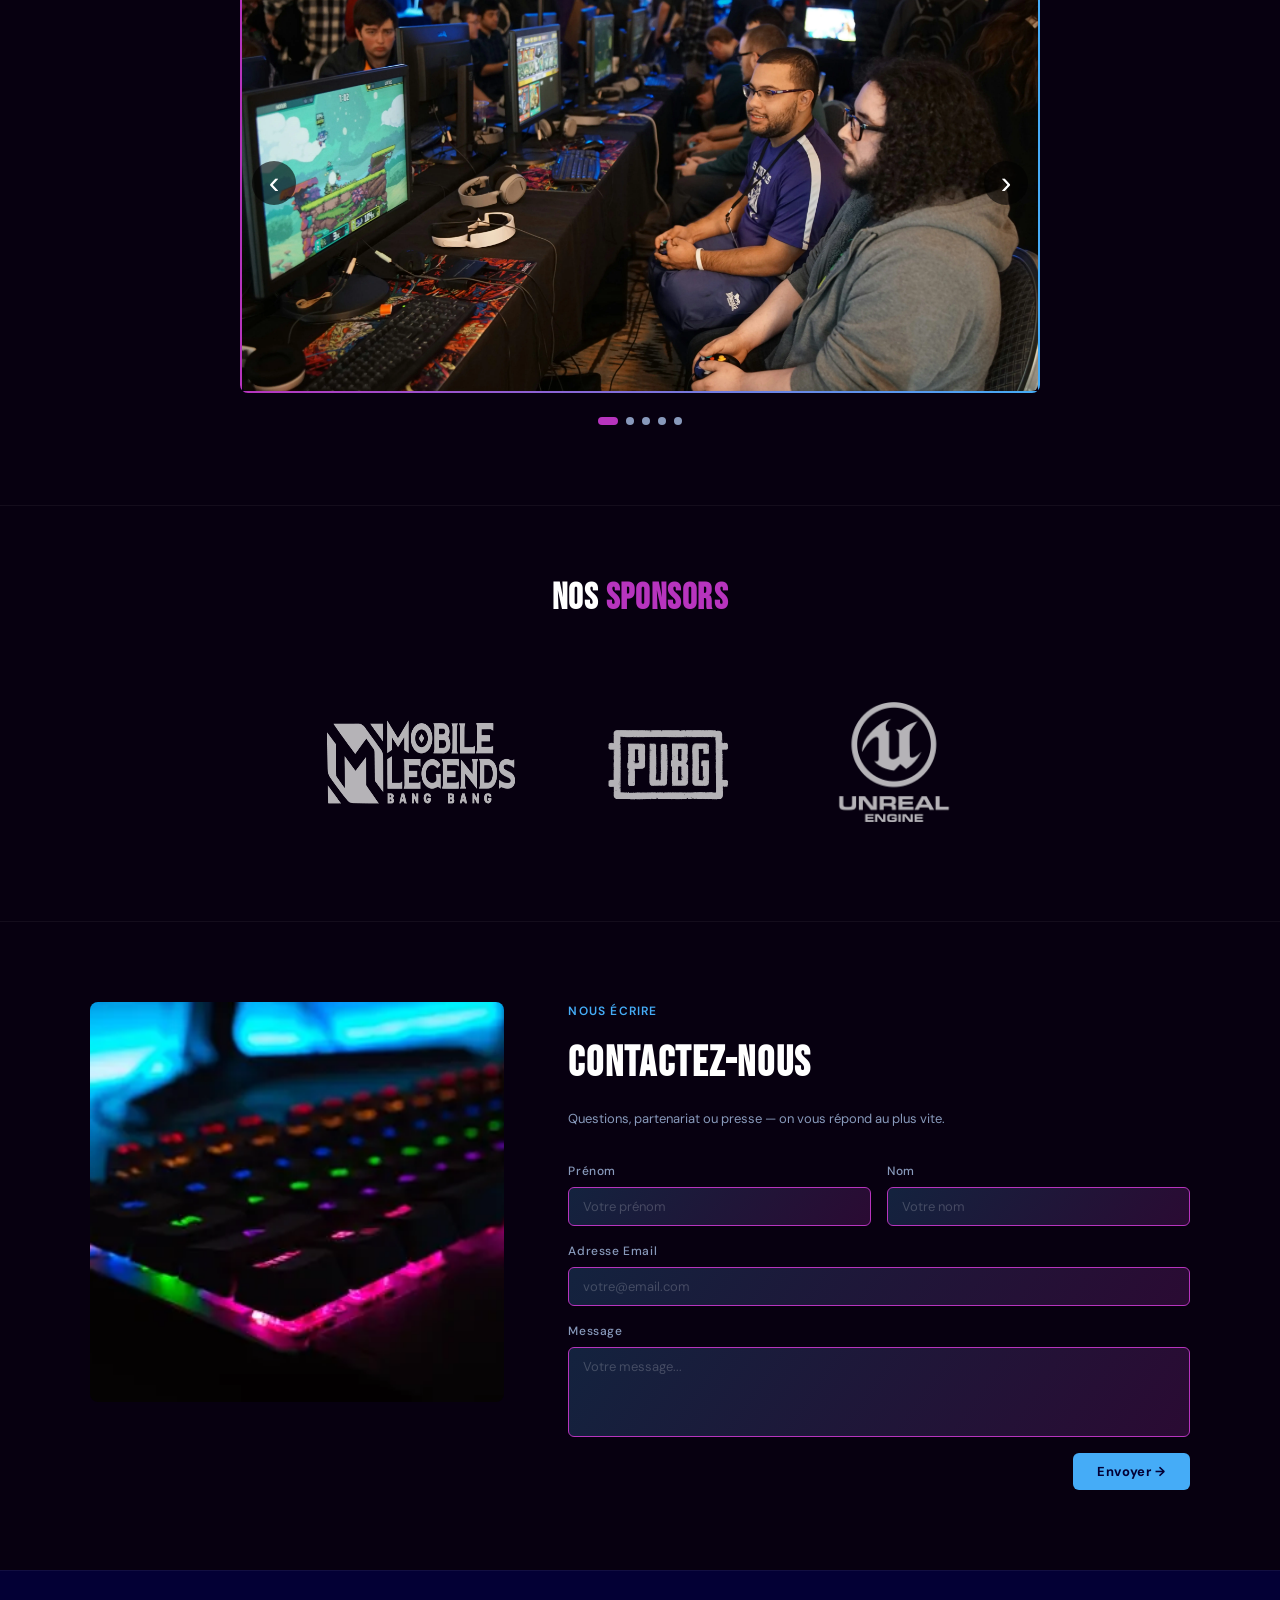
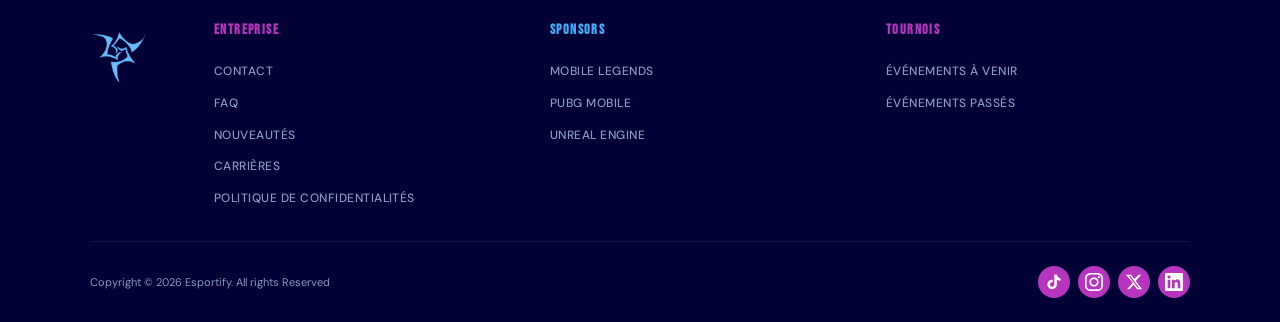
==== commit 05b2f9d5: "fetchdata ajouté et fix connexion form" ====
--- a/Frontend/index.html
+++ b/Frontend/index.html
@@ -244,5 +244,6 @@
 
 <script src="data.js"></script>
 <script src="script.js"></script>
+<script src="fetchdata.js"></script>
 </body>
 </html>
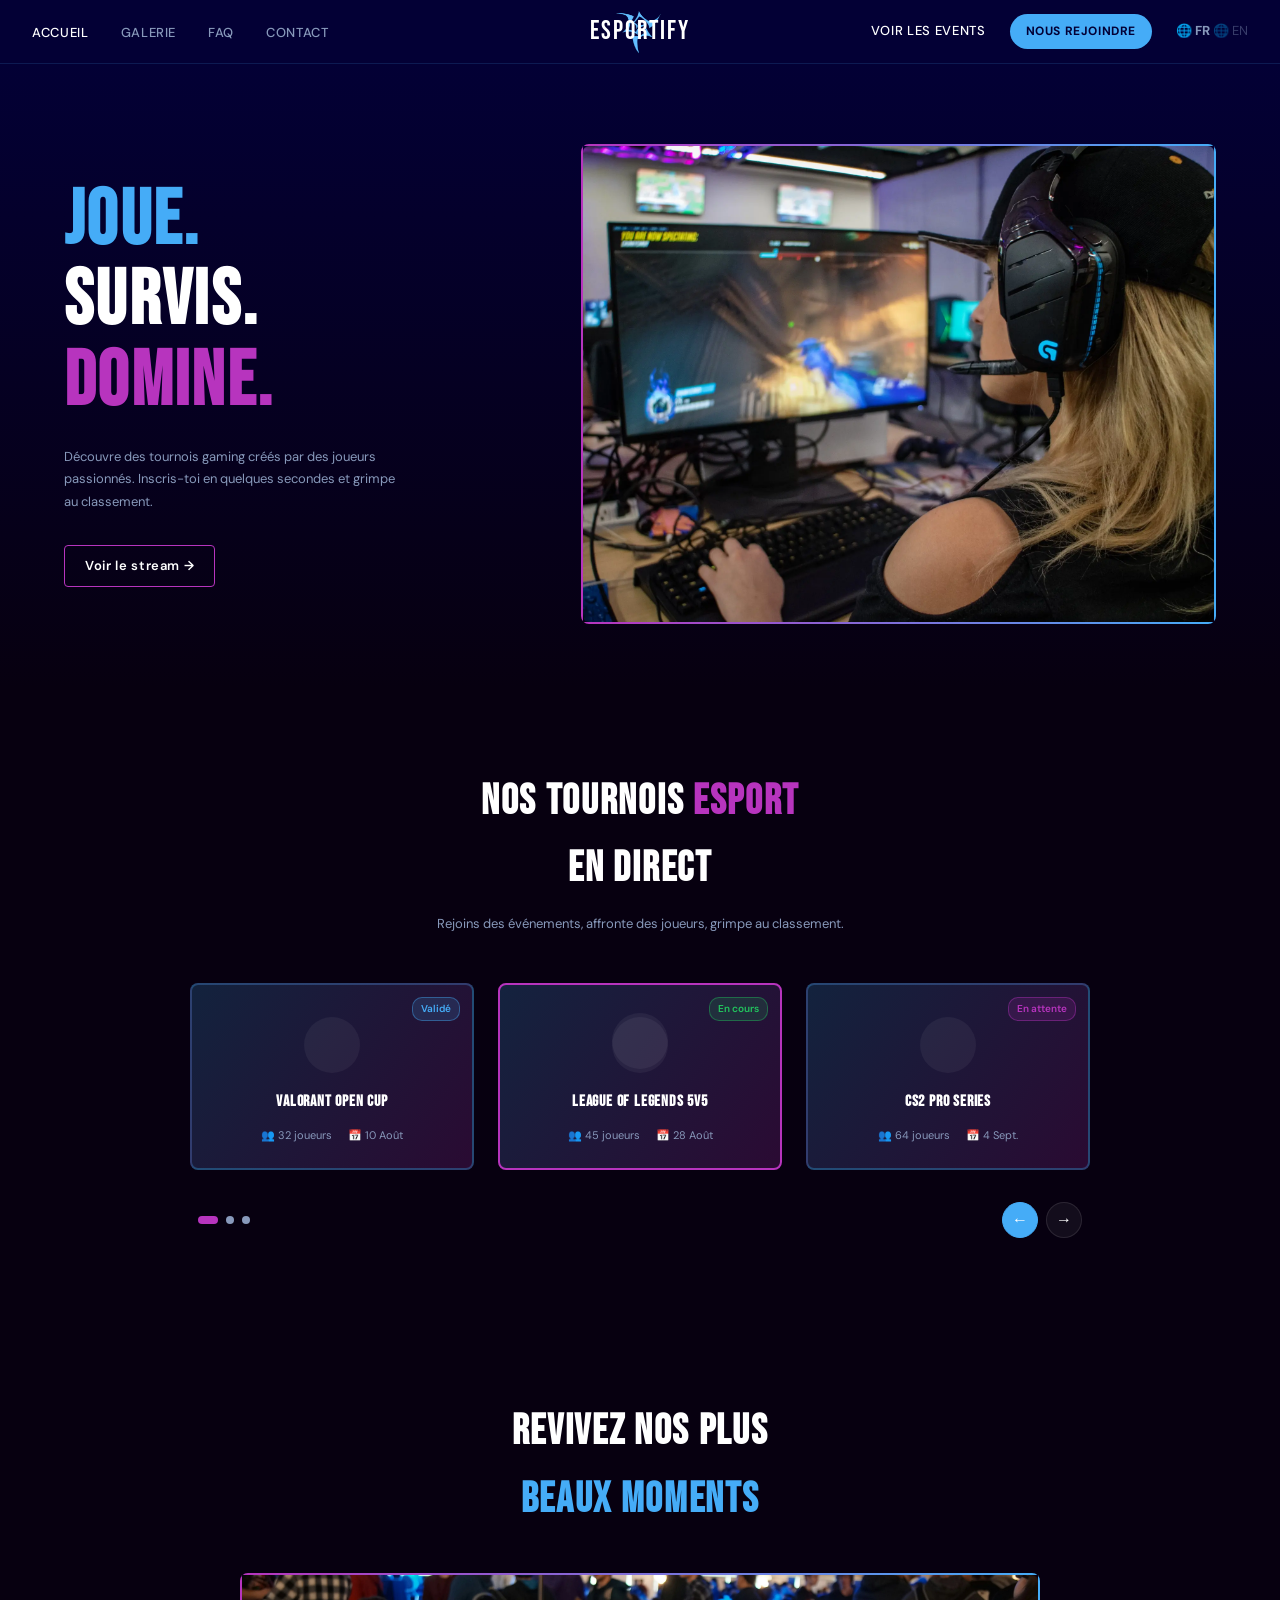
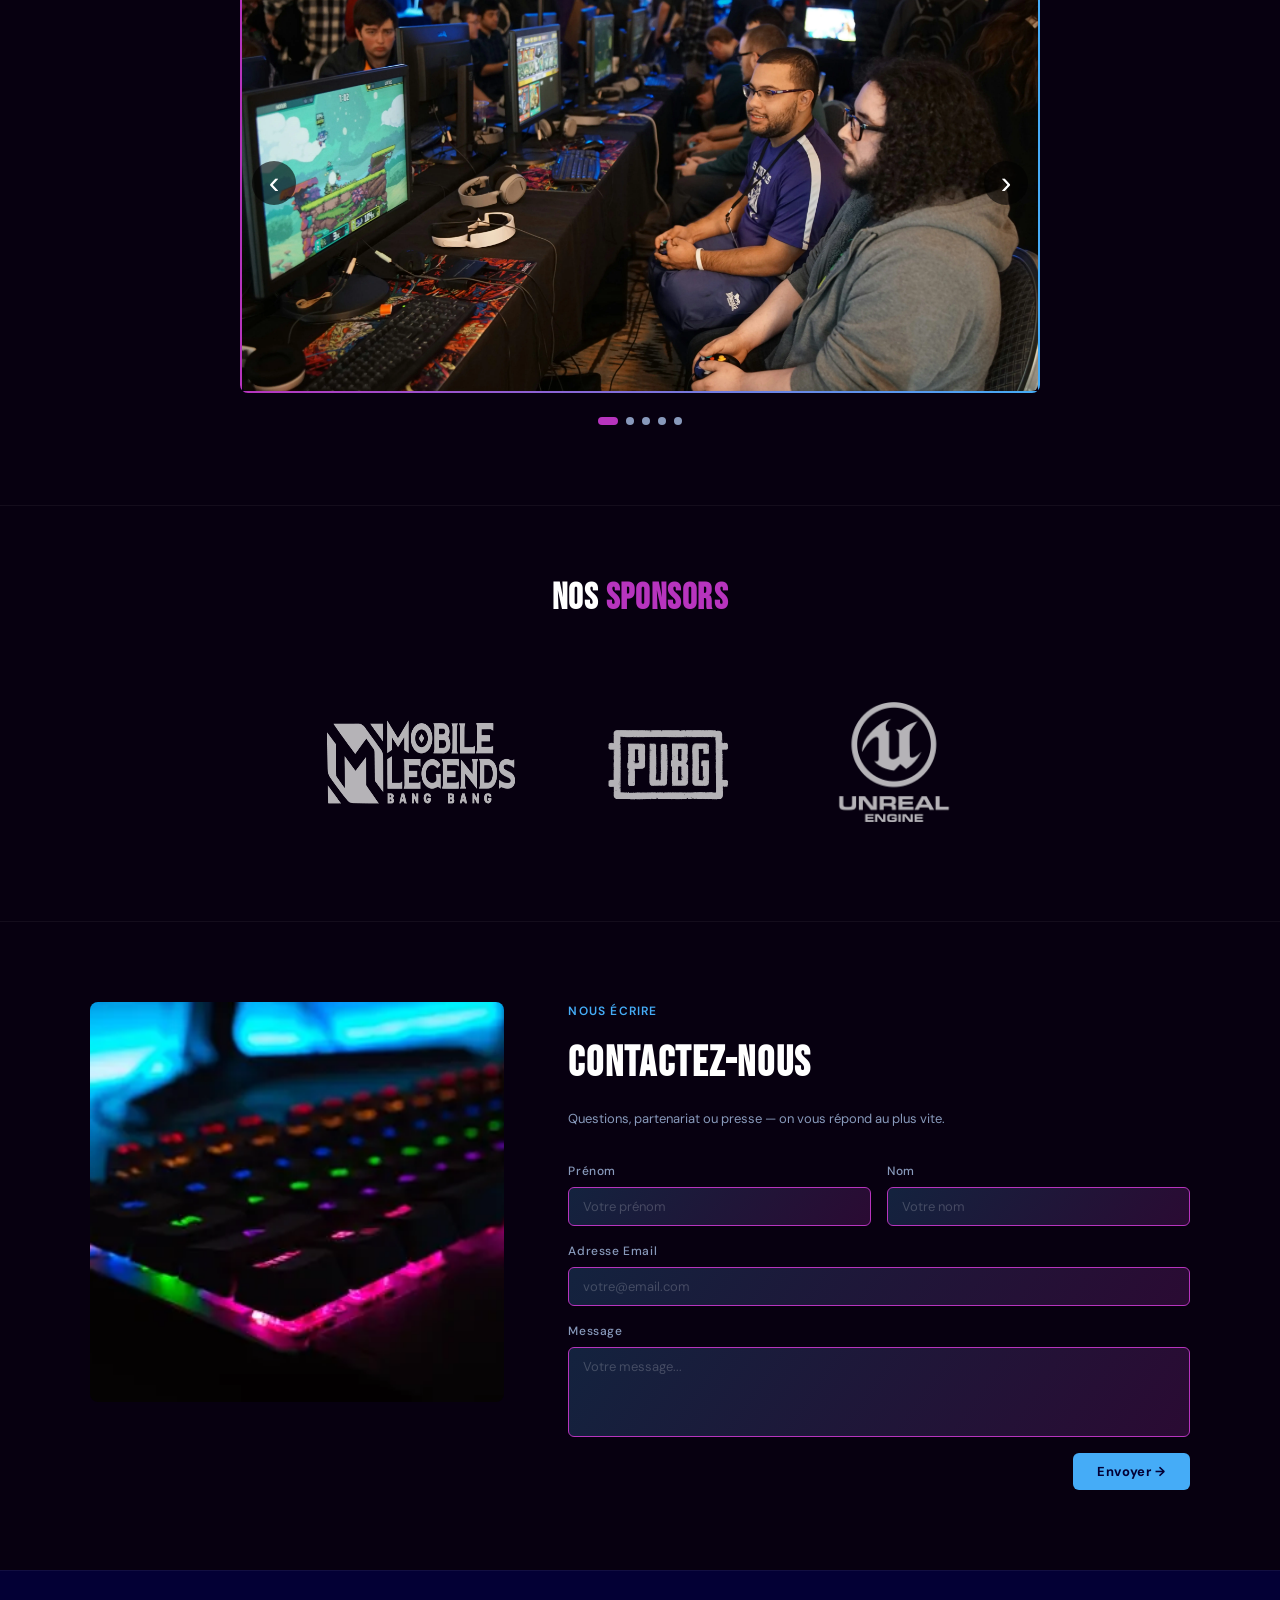
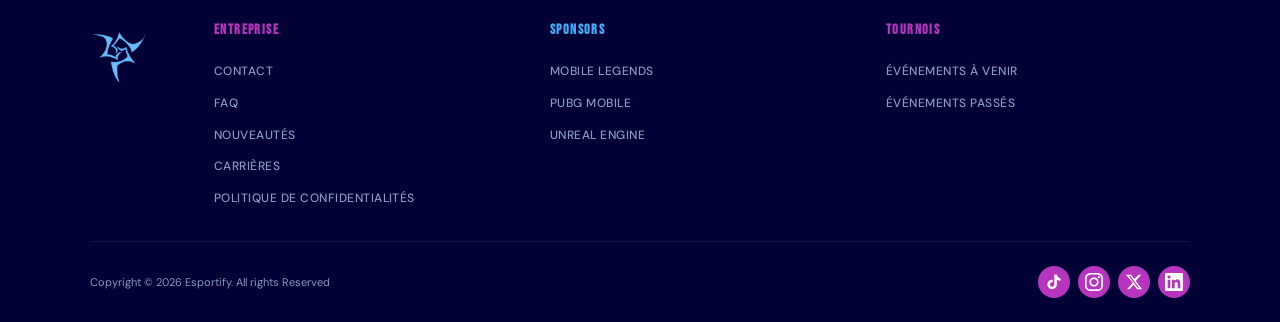
==== commit cc81b14b: "Icone favicon" ====
--- a/Frontend/index.html
+++ b/Frontend/index.html
@@ -7,6 +7,7 @@
   <title>Esportify – Joue. Survis. Domine.</title>
   <link href="https://fonts.googleapis.com/css2?family=Bebas+Neue&family=DM+Sans:wght@300;400;500;600;700&display=swap" rel="stylesheet">
   <link rel="stylesheet" href="style.css">
+  <link rel="icon" href="/Frontend/Assets/favicon.png" sizes="any">
 </head>
 <body>
 
--- a/Frontend/style.css
+++ b/Frontend/style.css
@@ -1459,7 +1459,7 @@
   letter-spacing: 0.05em;
 }
 .role-admin   { background: rgba(183,52,190,0.2); color: var(--purple); border: 1px solid rgba(183,52,190,0.4); }
-.role-orga    { background: rgba(69,172,247,0.15); color: var(--blue); border: 1px solid rgba(69,172,247,0.4); }
+.role-organisateur    { background: rgba(69,172,247,0.15); color: var(--blue); border: 1px solid rgba(69,172,247,0.4); }
 .role-joueur  { background: rgba(255,255,255,0.06); color: var(--text-muted); border: 1px solid rgba(255,255,255,0.1); }
 
 
@@ -1584,36 +1584,6 @@
   margin-top: -0.5rem;
 }
 
-/* les démos maybe on enlèvera chai pas ARRETE DE REGARDER MES COMMENTAIRES CEST EMBARASSAAAANT */
-.auth-demo-info {
-  border-top: 1px solid rgba(255,255,255,0.06);
-  padding-top: 1.25rem;
-  margin-top: 0.5rem;
-}
-.demo-label {
-  font-size: 10px;
-  font-weight: 700;
-  letter-spacing: 0.1em;
-  color: var(--text-muted);
-  margin-bottom: 0.75rem;
-}
-.demo-accounts { display: flex; gap: 8px; flex-wrap: wrap; }
-.demo-btn {
-  display: flex;
-  align-items: center;
-  gap: 8px;
-  background: rgba(255,255,255,0.04);
-  border: 1px solid rgba(255,255,255,0.1);
-  border-radius: 6px;
-  padding: 7px 12px;
-  color: var(--white);
-  font-family: var(--font-body);
-  font-size: 12px;
-  cursor: pointer;
-  transition: all 0.2s;
-}
-.demo-btn:hover { border-color: var(--blue); background: rgba(69,172,247,0.08); }
-
 
 .auth-deco {
   position: relative;
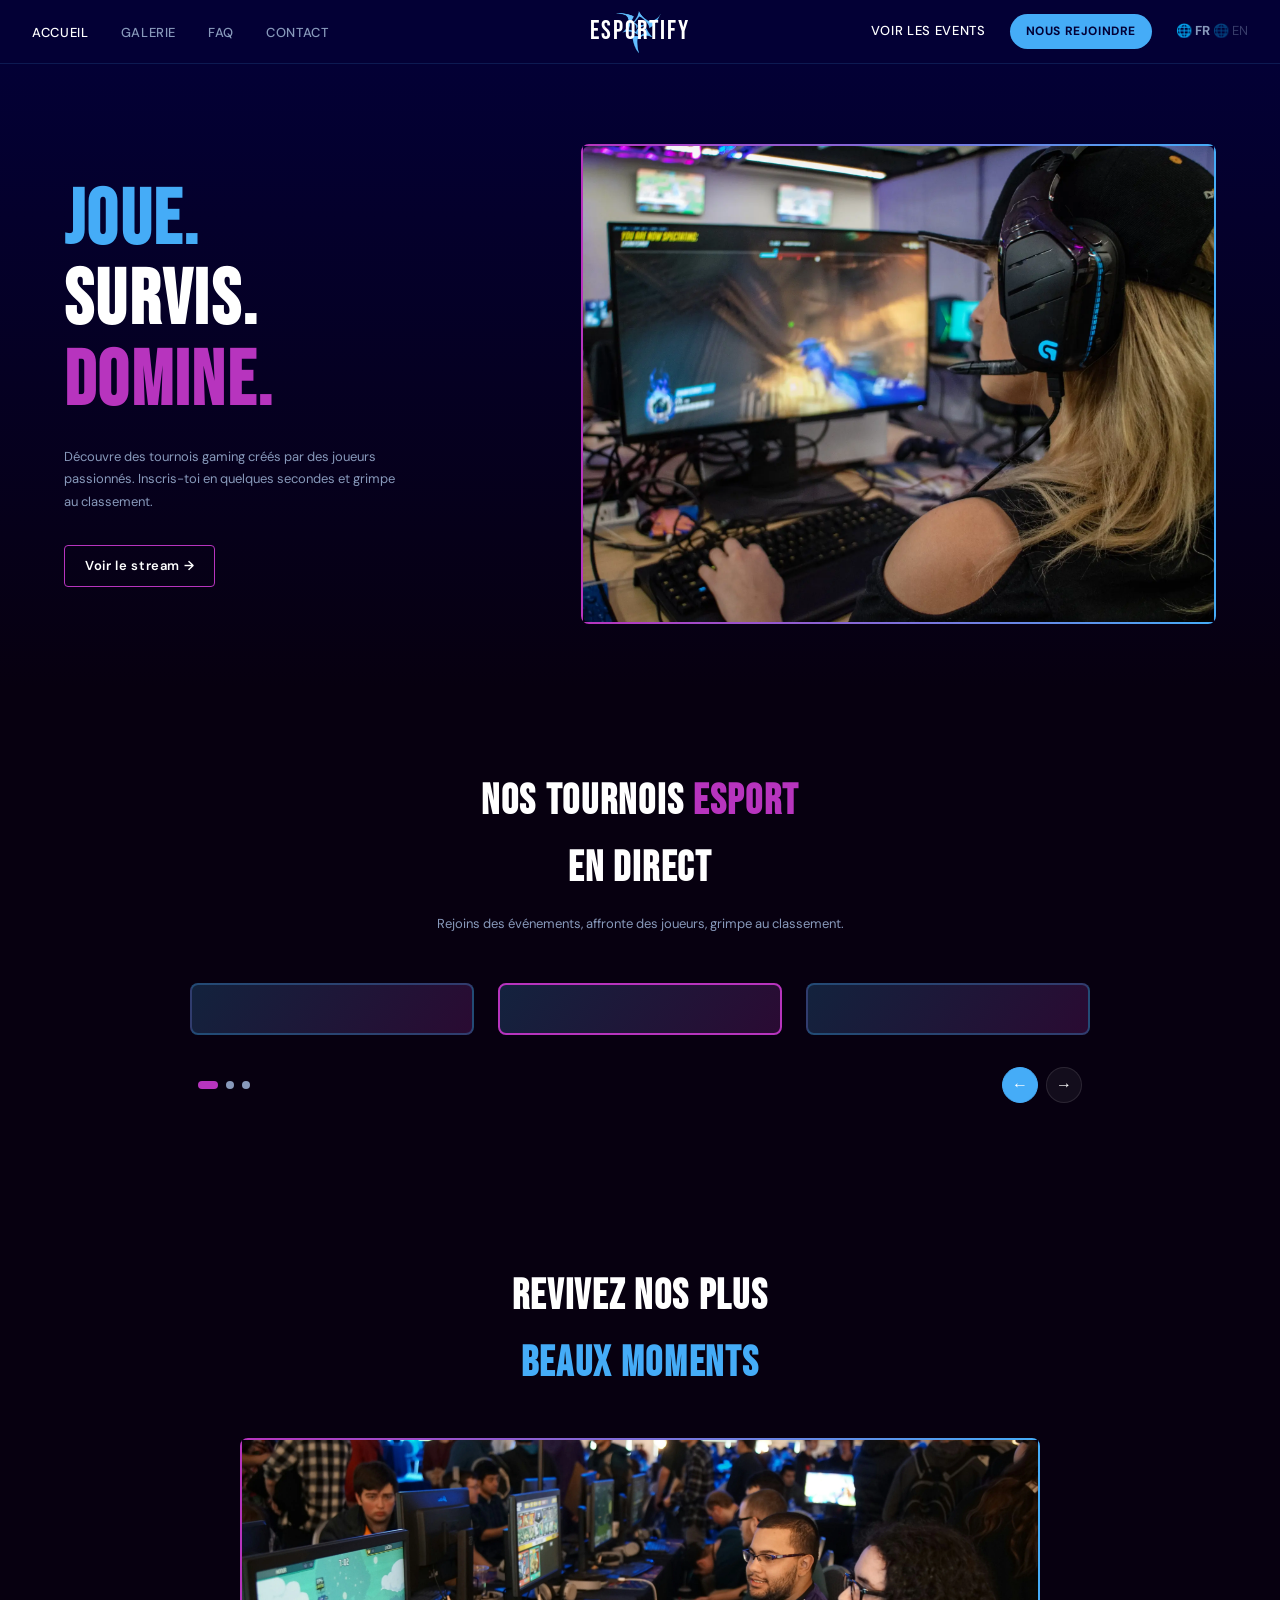
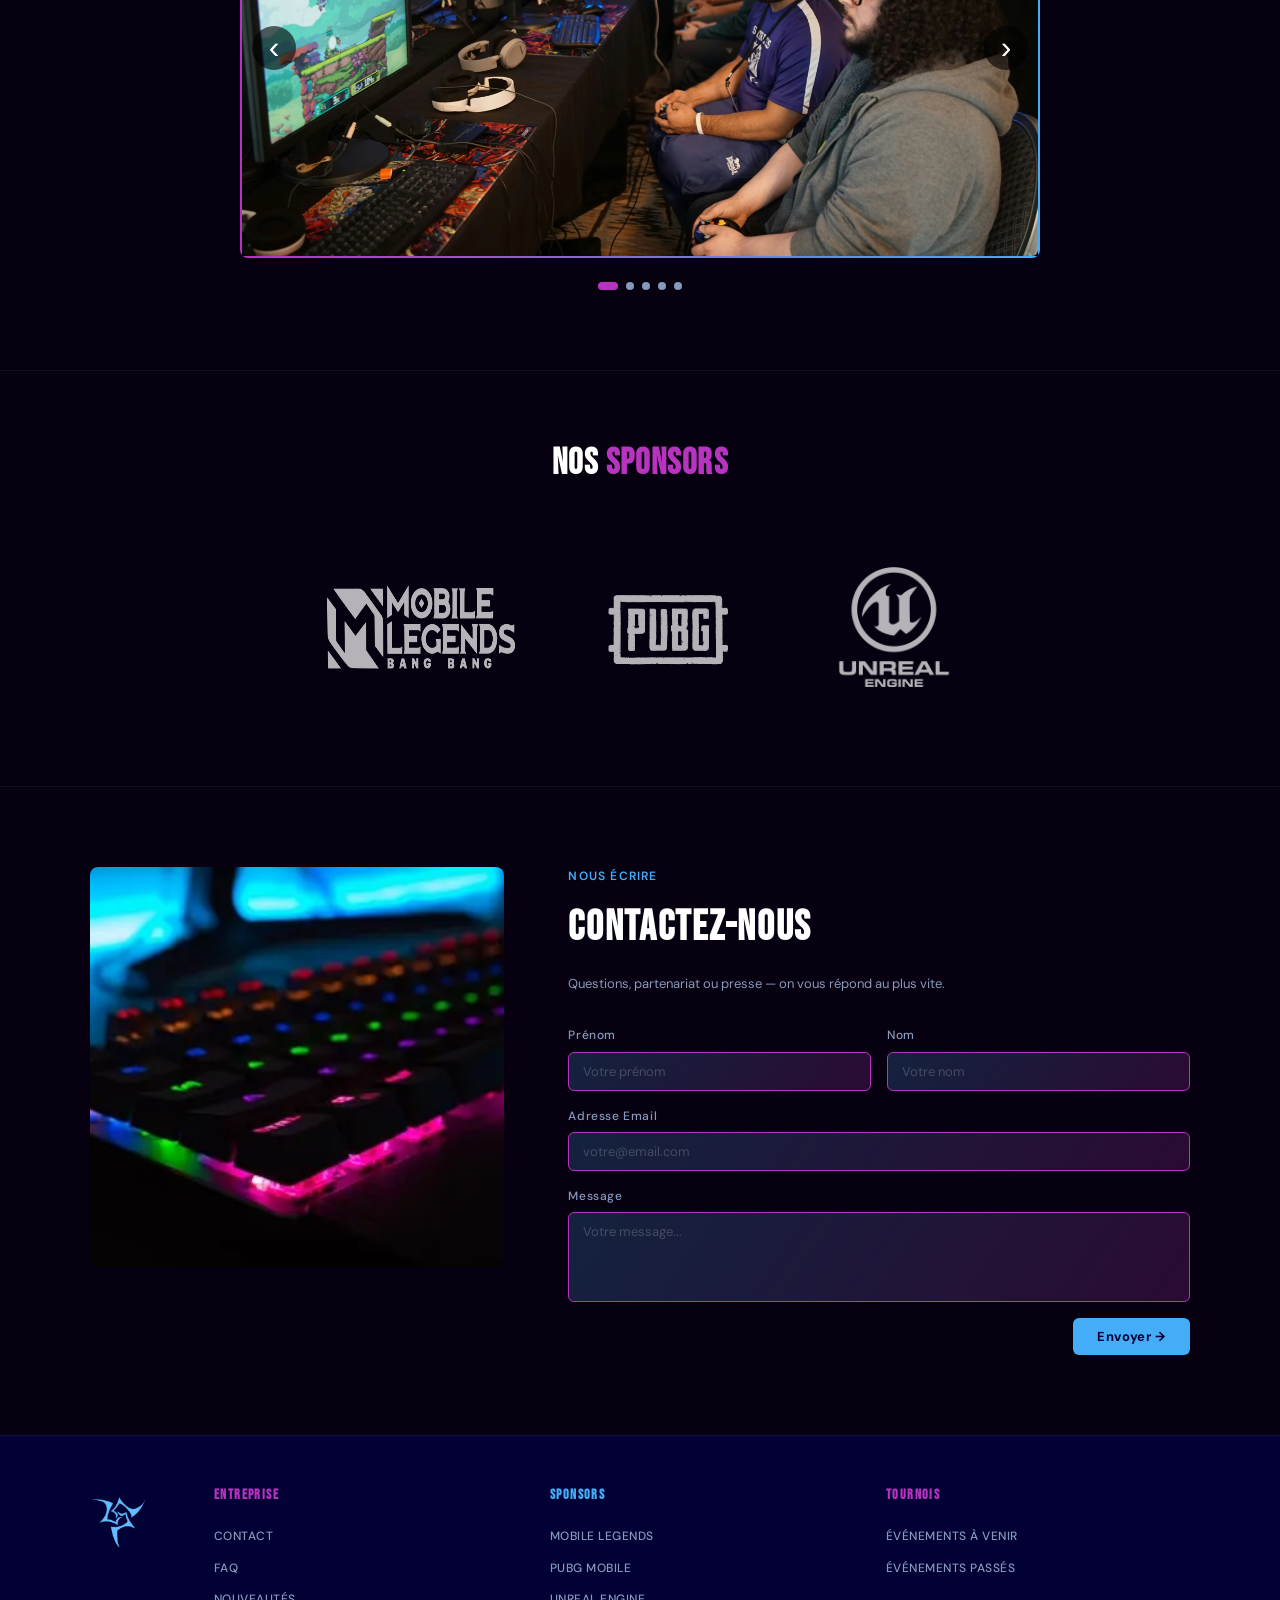
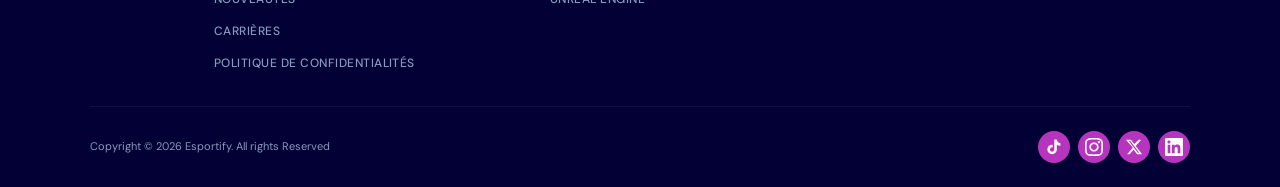
==== commit 3d90571f: "Relecture sécurité et nettoyage du code" ====
--- a/Frontend/index.html
+++ b/Frontend/index.html
@@ -7,7 +7,7 @@
   <title>Esportify – Joue. Survis. Domine.</title>
   <link href="https://fonts.googleapis.com/css2?family=Bebas+Neue&family=DM+Sans:wght@300;400;500;600;700&display=swap" rel="stylesheet">
   <link rel="stylesheet" href="style.css">
-  <link rel="icon" href="/Frontend/Assets/favicon.png" sizes="any">
+  <link rel="icon" href="Assets/favicon.png" sizes="any">
 </head>
 <body>
 
@@ -35,7 +35,6 @@
       <span class="lang-btn active" data-lang="fr">🌐 FR</span>
       <span class="lang-btn" data-lang="en">🌐 EN</span>
     </div>
-    </div>
   </div>
 </nav>
 
@@ -80,38 +79,12 @@
   <div class="tournament-carousel">
     <div class="tournament-cards" id="tournamentCards">
       <div class="tournament-card">
-        <a href="event-detail.html?id=1" class="tournament-card-link">
-        <div class="card-badge validated">Validé</div>
-        <div class="game-icon"></div>
-        <h3 class="card-title">VALORANT OPEN CUP</h3>
-        <div class="card-meta">
-          <span>👥 32 joueurs</span>
-          <span>📅 10 Août</span>
-        </div></a>
       </div>
 
       <div class="tournament-card featured">
-        <a href="event-detail.html?id=2" class="tournament-card-link">
-        <div class="card-badge live">En cours</div>
-        <div class="game-icon"> <div class="game-icon">
-</div>
-</div>
-        <h3 class="card-title">LEAGUE OF LEGENDS 5V5</h3>
-        <div class="card-meta">
-          <span>👥 45 joueurs</span>
-          <span>📅 28 Août</span>
-        </div></a>
       </div>
       
       <div class="tournament-card">
-        <a href="event-detail.html?id=3" class="tournament-card-link">
-        <div class="card-badge pending">En attente</div>
-        <div class="game-icon"></div>
-        <h3 class="card-title">CS2 PRO SERIES</h3>
-        <div class="card-meta">
-          <span>👥 64 joueurs</span>
-          <span>📅 4 Sept.</span>
-        </div></a>
       </div>
     </div>
     <div class="carousel-controls">
@@ -172,7 +145,7 @@
       <p class="contact-label">NOUS ÉCRIRE</p>
       <h2>CONTACTEZ-NOUS</h2>
       <p class="contact-desc">Questions, partenariat ou presse — on vous répond au plus vite.</p>
-      <form class="contact-form" action="" method="POST" label ="contactForm">
+      <form class="contact-form" id="contactForm">
         <div class="form-row">
           <div class="form-group">
             <label>Prénom</label>
--- a/Frontend/style.css
+++ b/Frontend/style.css
@@ -7,6 +7,8 @@
   --blue: #45ACF7;
   --blue-light: #6ec0ff;
   --black: #070010;
+  --green: #22c55e;
+  --red: #ef4444;
   --card-bg: linear-gradient(125deg, rgb(69, 172, 247, 0.2) 0%, rgb(183, 52, 190, 0.2) 100%);
   --card-border: rgba(69, 172, 247, 0.3);
   --text-muted: #8899bb;
@@ -29,6 +31,37 @@
 a { text-decoration: none; color: inherit; }
 ul { list-style: none; }
 img { max-width: 100%; display: block; }
+
+/* ============================
+   COMPONENTS
+============================ */
+
+.btn-join,
+.btn-submit,
+.btn-create,
+.discussion-form button {
+  font-family: var(--font-body);
+  font-weight: 700;
+  transition: background 0.2s, transform 0.15s;
+}
+
+
+.tournament-card,
+.event-card,
+.profile-card,
+.detail-info-item {
+  background: var(--card-bg);
+  border-radius: 8px;
+}
+
+
+.card-badge,
+.event-badge,
+.elc-badge {
+  font-size: 10px;
+  font-weight: 600;
+  border-radius: 10px;
+}
 
 /* ============================
    NAVBAR
@@ -91,14 +124,11 @@
 .btn-join {
   background: var(--blue);
   color: var(--navy);
-  font-family: var(--font-body);
   font-size: 12px;
-  font-weight: 700;
   letter-spacing: 0.05em;
   padding: 8px 16px;
   border-radius: 20px;
   white-space: nowrap;
-  transition: background 0.2s, transform 0.15s;
 }
 .btn-join:hover { background: var(--blue-light); transform: translateY(-1px); }
 
@@ -254,9 +284,7 @@
 }
 
 .tournament-card {
-  background: var(--card-bg);
   border: 2px solid var(--card-border);
-  border-radius: 8px;
   padding: 1.5rem;
   text-align: center;
   position: relative;
@@ -292,14 +320,11 @@
   position: absolute;
   top: 12px;
   right: 12px;
-  font-size: 10px;
-  font-weight: 600;
   padding: 3px 8px;
-  border-radius: 10px;
 }
 .card-badge.validated { background: rgba(69,172,247,0.15); color: var(--blue); border: 1px solid rgba(69,172,247,0.4); }
 .card-badge.pending { background: rgba(183,52,190,0.15); color: var(--purple); border: 1px solid rgba(183,52,190,0.4); }
-.card-badge.live { background: rgba(34,197,94,0.15); color: #22c55e; border: 1px solid rgba(34,197,94,0.4); }
+.card-badge.live { background: rgba(34,197,94,0.15); color: var(--green); border: 1px solid rgba(34,197,94,0.4); }
 
 .game-icon {
   width: 56px;
@@ -517,14 +542,11 @@
   align-self: flex-end;
   background: var(--blue);
   color: var(--navy);
-  font-family: var(--font-body);
   font-size: 13px;
-  font-weight: 700;
   padding: 10px 24px;
   border: none;
   border-radius: 6px;
   cursor: pointer;
-  transition: background 0.2s, transform 0.15s;
   letter-spacing: 0.05em;
 }
 .btn-submit:hover { background: var(--blue-light); transform: translateY(-1px); }
@@ -634,7 +656,6 @@
 .stat-card {
   background: var(--card-bg);
   border: 2px solid var(--blue);
-  border-color: var(--blue);
   border-radius: 8px;
   padding: 1.25rem 1.5rem;
 }
@@ -660,13 +681,11 @@
 
 .events-grid { display: grid; grid-template-columns: 1fr 1fr; gap: 1rem; }
 .event-card {
-  background: var(--card-bg);
-  border-radius: 8px;
   padding: 1.25rem;
   border: 1px solid transparent;
   transition: border-color 0.2s;
 }
-.event-card.green-border { border-color: #22c55e; }
+.event-card.green-border { border-color: var(--green); }
 .event-card.blue-border { border-color: var(--blue); }
 .event-card.purple-border { border-color: var(--purple); }
 .event-card.empty {
@@ -677,7 +696,7 @@
   gap: 0.75rem;
   color: var(--text-muted);
   font-size: 14px;
-  border: 1px dashed #8899bb;
+  border: 1px dashed var(--text-muted);
   min-height: 140px;
 
 }
@@ -685,12 +704,9 @@
 .event-card-header { display: flex; align-items: flex-start; justify-content: space-between; margin-bottom: 0.75rem; }
 .event-title { font-family: var(--font-heading); font-size: 15px; letter-spacing: 0.05em; }
 .event-badge {
-  font-size: 10px;
-  font-weight: 600;
   padding: 3px 10px;
-  border-radius: 10px;
-}
-.badge-live { background: rgba(34,197,94,0.15); color: #22c55e; border: 1px solid rgba(34,197,94,0.4); }
+}
+.badge-live { background: rgba(34,197,94,0.15); color: var(--green); border: 1px solid rgba(34,197,94,0.4); }
 .badge-join { background: rgba(69, 172, 247, 0.15); color: var(--blue); border: 1px solid rgba(69, 172, 247, 0.4); }
 .badge-fav { background: rgba(183,52,190,0.15); color: var(--purple); border: 1px solid rgba(183,52,190,0.4); }
 
@@ -698,7 +714,7 @@
 .event-btn {
   width: 100%;
   background: transparent;
-  border: 1px solid #8899bb;
+  border: 1px solid var(--text-muted);
   border-radius: 6px;
   color: var(--white);
   font-family: var(--font-body);
@@ -716,9 +732,7 @@
 
 
 .profile-card {
-  background: var(--card-bg);
   border: 1px solid var(--card-border);
-  border-radius: 8px;
   padding: 1.25rem 1.5rem;
   display: flex;
   align-items: center;
@@ -770,7 +784,7 @@
 }
 .action-btn:hover { opacity: 0.8; }
 .btn-start { background: rgba(69,172,247,0.1); border-color: var(--blue); color: var(--blue); }
-.btn-stop { background: rgba(239,68,68,0.1); border-color: #ef4444; color: #ef4444; }
+.btn-stop { background: rgba(239,68,68,0.1); border-color: var(--red); color: var(--red); }
 .btn-icon {
   width: 34px; height: 34px;
   border-radius: 6px;
@@ -784,7 +798,7 @@
   transition: background 0.2s;
 }
 .btn-icon:hover { background: rgba(255,255,255,0.1); }
-.btn-icon.danger { border-color: rgba(239,68,68,0.4); color: #ef4444; }
+.btn-icon.danger { border-color: rgba(239,68,68,0.4); color: var(--red); }
 .btn-icon.danger:hover { background: rgba(239,68,68,0.1); }
 
 
@@ -815,21 +829,18 @@
   gap: 6px;
   background: var(--blue);
   color: var(--navy);
-  font-family: var(--font-body);
   font-size: 12px;
-  font-weight: 700;
   padding: 9px 18px;
   border-radius: 6px;
   border: none;
   cursor: pointer;
   letter-spacing: 0.04em;
-  transition: background 0.2s;
 }
 .btn-create:hover { background: var(--blue-light); }
 
 .badge-non_valide {
   background: rgba(239,68,68,0.15);
-  color: #ef4444;
+  color: var(--red);
   border: 1px solid rgba(239,68,68,0.4);
 }
 
@@ -939,8 +950,8 @@
   border-color: var(--blue);
   transform: translateY(-4px);
 }
-.event-list-card.statut-en_cours { border-color: #22c55e;; }
-.event-list-card.statut-en_cours:hover { border-color: #22c55e; }
+.event-list-card.statut-en_cours { border-color: var(--green); }
+.event-list-card.statut-en_cours:hover { border-color: var(--green); }
 .event-list-card.statut-en_attente { border-color: var(--purple); }
 
 .elc-image {
@@ -976,14 +987,11 @@
 }
 .elc-badge {
   flex-shrink: 0;
-  font-size: 10px;
-  font-weight: 600;
   padding: 3px 10px;
-  border-radius: 10px;
   white-space: nowrap;
 }
 .badge-valide   { background: rgba(69,172,247,0.15); color: var(--blue); border: 1px solid rgba(69,172,247,0.4); }
-.badge-en_cours { background: rgba(34,197,94,0.15); color: #22c55e; border: 1px solid rgba(34,197,94,0.4); }
+.badge-en_cours { background: rgba(34,197,94,0.15); color: var(--green); border: 1px solid rgba(34,197,94,0.4); }
 .badge-en_attente { background: rgba(183,52,190,0.15); color: var(--purple); border: 1px solid rgba(183,52,190,0.4); }
 
 .elc-meta {
@@ -1121,9 +1129,7 @@
 }
 
 .detail-info-item {
-  background: var(--card-bg);
   border: 1px solid var(--purple);
-  border-radius: 8px;
   padding: 1rem 1.25rem;
   display: flex;
   flex-direction: column;
@@ -1182,14 +1188,11 @@
 .discussion-form button {
   background: var(--blue);
   color: var(--navy);
-  font-family: var(--font-body);
   font-size: 13px;
-  font-weight: 700;
   padding: 10px 20px;
   border: none;
   border-radius: 6px;
   cursor: pointer;
-  transition: background 0.2s;
 }
 .discussion-form button:hover { background: var(--blue-light); }
 
@@ -1197,7 +1200,7 @@
 .detail-sidebar { display: flex; flex-direction: column; gap: 1rem; }
 .detail-cta-card {
   background: var(--card-bg);
-  border: 1px solid var(--blue);;
+  border: 1px solid var(--blue);
   border-radius: 10px;
   padding: 1.5rem;
   text-align: center;
@@ -1288,7 +1291,7 @@
   transition: width 0.6s ease;
 }
 .stats-bar-fill.purple { background: var(--purple); }
-.stats-bar-fill.green { background: #22c55e; }
+.stats-bar-fill.green { background: var(--green); }
 
 
 .params-card {
@@ -1447,7 +1450,7 @@
 }
 .badge-refuse {
   background: rgba(239,68,68,0.15);
-  color: #ef4444;
+  color: var(--red);
   border: 1px solid rgba(239,68,68,0.4);
 }
 
@@ -1572,7 +1575,7 @@
   border-radius: 6px;
   padding: 0.75rem 1rem;
   font-size: 13px;
-  color: #ef4444;
+  color: var(--red);
   margin-top: -0.5rem;
 }
 
